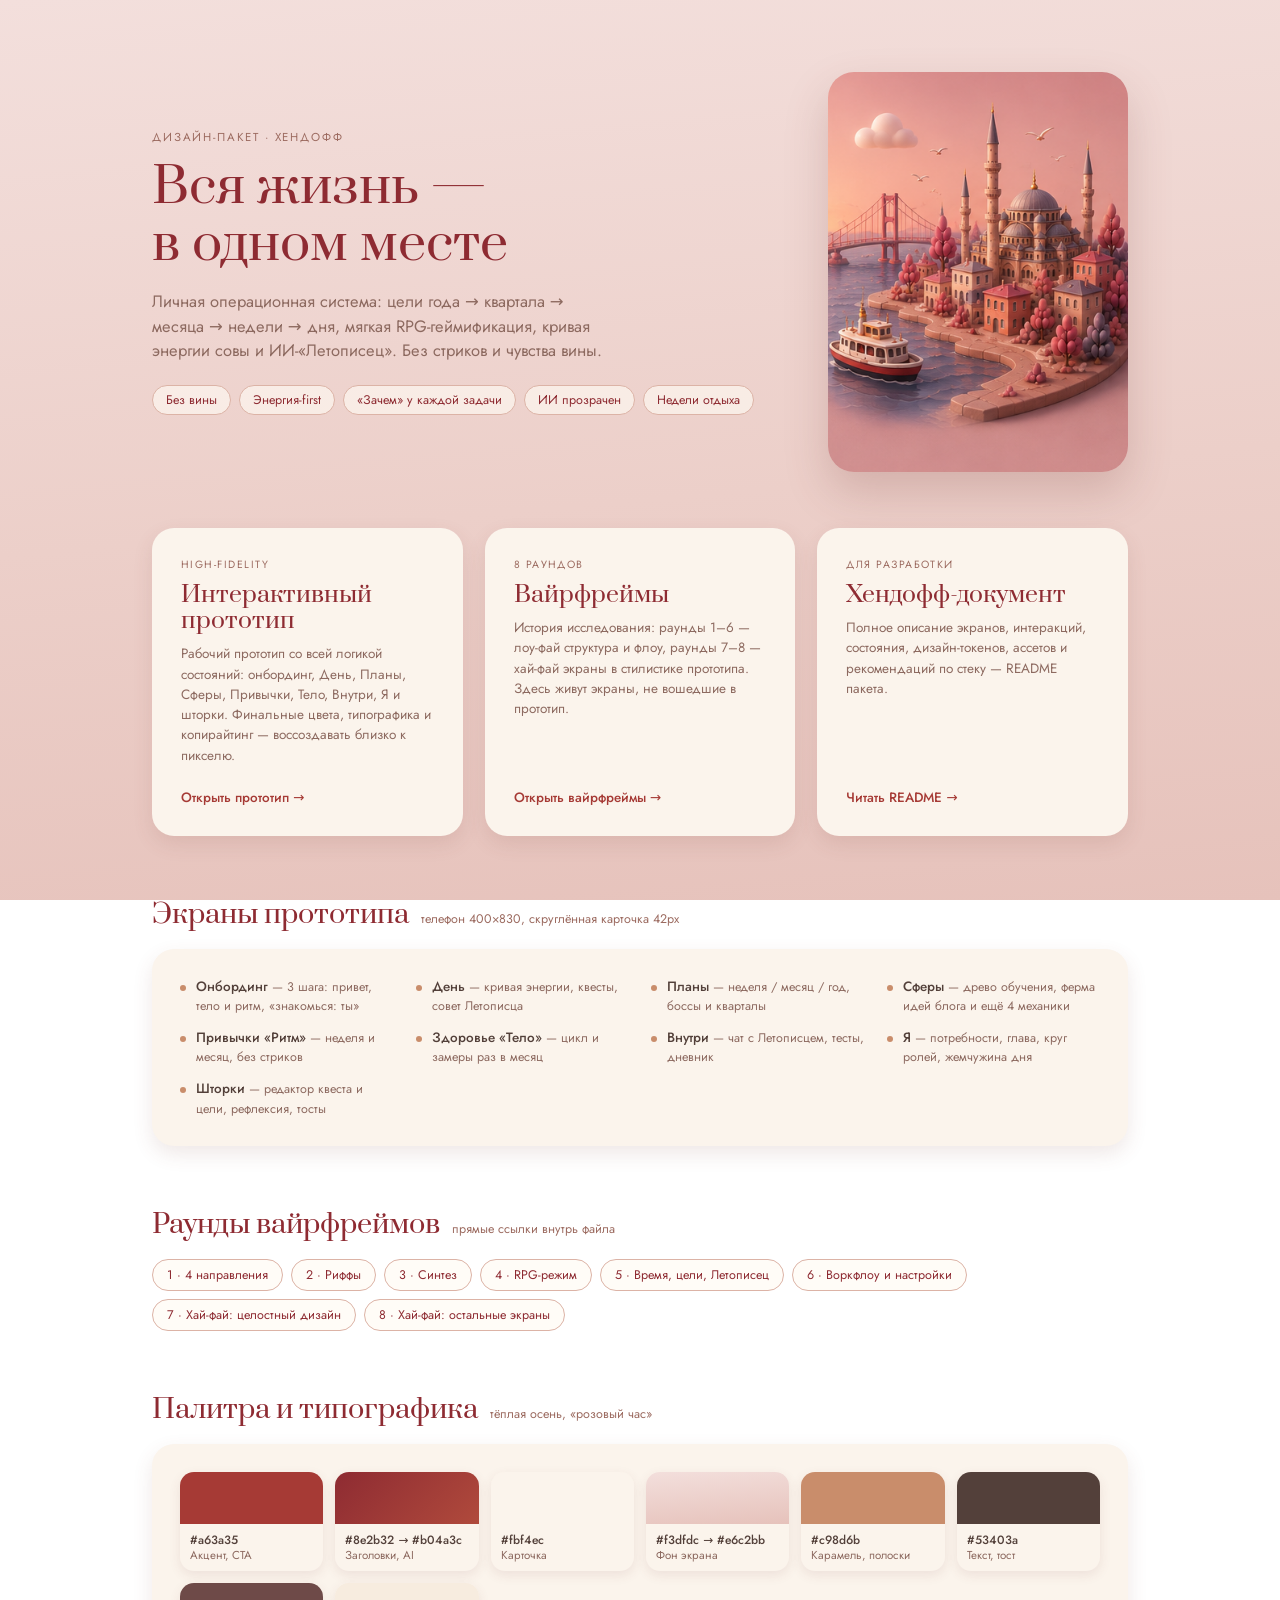
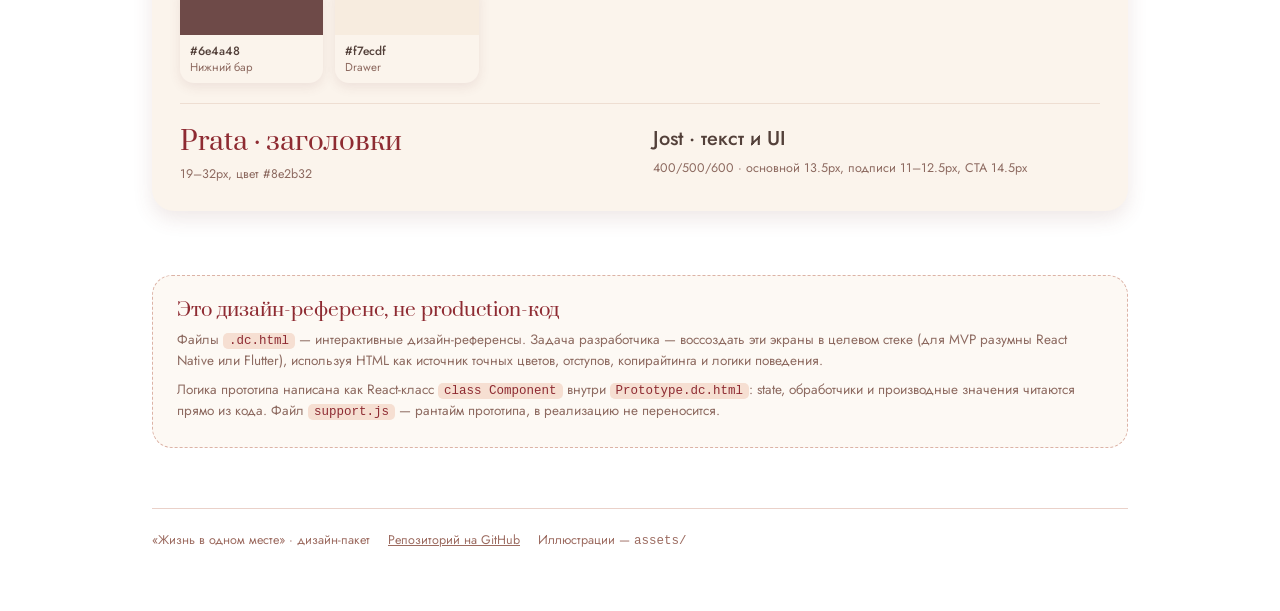
==== index.html @ 82c9098a "Собрать сайт дизайн-пакета для GitHub Pages Pages деплоился с main, но отдавал не то: в корне не был" ====
<!DOCTYPE html>
<html lang="ru">
<head>
<meta charset="utf-8">
<meta name="viewport" content="width=device-width, initial-scale=1">
<title>Жизнь в одном месте — дизайн-пакет</title>
<meta name="description" content="Личная операционная система: интерактивный прототип, вайрфреймы и хендофф для разработки.">
<link rel="icon" href="data:image/svg+xml,%3Csvg xmlns='http://www.w3.org/2000/svg' viewBox='0 0 32 32'%3E%3Crect width='32' height='32' rx='9' fill='%23a63a35'/%3E%3Ccircle cx='16' cy='16' r='6' fill='%23f3dfdc'/%3E%3C/svg%3E">
<link rel="preconnect" href="https://fonts.googleapis.com">
<link rel="preconnect" href="https://fonts.gstatic.com" crossorigin>
<link href="https://fonts.googleapis.com/css2?family=Prata&family=Jost:wght@400;500;600&display=swap" rel="stylesheet">
<style>
:root{
  --bg-1:#f3dfdc; --bg-2:#eccfc9; --bg-3:#e6c2bb;
  --card:#fbf4ec; --accent:#a63a35; --deep:#8e2b32; --warm:#b04a3c;
  --ink:#53403a; --ink-2:#8d6a60; --ink-3:#9c6b60;
  --line:#dcb3a6; --track:#eeded2; --caramel:#c98d6b;
  --shadow:0 8px 20px rgba(122,62,58,.12);
  --shadow-lg:0 20px 44px rgba(122,62,58,.22);
}
*{box-sizing:border-box}
body{
  margin:0; font-family:Jost,system-ui,sans-serif; color:var(--ink);
  background:linear-gradient(175deg,var(--bg-1) 0%,var(--bg-2) 55%,var(--bg-3) 100%);
  background-attachment:fixed; min-height:100vh;
  -webkit-font-smoothing:antialiased;
}
.wrap{max-width:1040px; margin:0 auto; padding:clamp(28px,6vw,72px) clamp(18px,4vw,32px) 64px}
h1,h2,h3{font-family:Prata,Georgia,serif; color:var(--deep); font-weight:400; line-height:1.14; margin:0}
a{color:var(--deep)}

/* ── hero ───────────────────────────────────────────── */
.hero{display:grid; grid-template-columns:1fr minmax(0,300px); gap:clamp(20px,4vw,44px); align-items:center; margin-bottom:clamp(32px,5vw,56px)}
.eyebrow{font-size:11.5px; letter-spacing:.16em; text-transform:uppercase; color:var(--ink-3); margin:0 0 14px}
h1{font-size:clamp(30px,5.4vw,50px)}
.lede{font-size:clamp(14px,1.6vw,16.5px); color:var(--ink-2); line-height:1.5; max-width:46ch; margin:16px 0 0}
.hero figure{margin:0; border-radius:26px; overflow:hidden; box-shadow:var(--shadow-lg)}
.hero img{display:block; width:100%; height:100%; aspect-ratio:3/4; object-fit:cover}

/* ── principles ─────────────────────────────────────── */
.tags{display:flex; flex-wrap:wrap; gap:8px; margin:22px 0 0; padding:0; list-style:none}
.tags li{font-size:12.5px; color:var(--deep); border:1px solid var(--line); border-radius:99px; padding:5px 13px; background:rgba(255,250,243,.65)}

/* ── main cards ─────────────────────────────────────── */
.grid{display:grid; grid-template-columns:repeat(auto-fit,minmax(280px,1fr)); gap:clamp(14px,2.4vw,22px)}
.card{
  background:var(--card); border-radius:22px; padding:clamp(20px,2.8vw,28px);
  box-shadow:var(--shadow); display:flex; flex-direction:column; gap:10px;
  text-decoration:none; color:inherit; border:1.5px solid transparent;
  transition:transform .16s ease, box-shadow .16s ease, border-color .16s ease;
}
a.card:hover{transform:translateY(-2px); box-shadow:var(--shadow-lg); border-color:var(--line)}
a.card:active{transform:scale(.99)}
.card .kicker{font-size:10.5px; letter-spacing:.14em; text-transform:uppercase; color:var(--ink-3)}
.card h2{font-size:clamp(19px,2.4vw,23px)}
.card p{margin:0; font-size:13.5px; line-height:1.5; color:var(--ink-2)}
.card .go{margin-top:auto; padding-top:12px; font-size:13.5px; color:var(--accent); font-weight:500}

/* ── sections ───────────────────────────────────────── */
section{margin-top:clamp(38px,6vw,64px)}
.sec-head{display:flex; align-items:baseline; gap:12px; flex-wrap:wrap; margin-bottom:18px}
.sec-head h2{font-size:clamp(21px,2.8vw,27px)}
.sec-head span{font-size:12.5px; color:var(--ink-3)}

.panel{background:var(--card); border-radius:22px; padding:clamp(20px,2.8vw,28px); box-shadow:var(--shadow)}
.screens{list-style:none; margin:0; padding:0; display:grid; grid-template-columns:repeat(auto-fill,minmax(210px,1fr)); gap:12px 22px}
.screens li{font-size:13.5px; line-height:1.45; padding-left:16px; position:relative; color:var(--ink)}
.screens li::before{content:''; position:absolute; left:0; top:8px; width:6px; height:6px; border-radius:99px; background:var(--caramel)}
.screens b{font-weight:500}
.screens em{font-style:normal; color:var(--ink-2); font-size:12.5px}

.rounds{display:flex; flex-wrap:wrap; gap:8px; margin:0; padding:0; list-style:none}
.rounds a{font-size:12.5px; color:var(--deep); text-decoration:none; border:1px solid var(--line); border-radius:99px; padding:6px 14px; background:rgba(255,250,243,.65); display:inline-block; transition:all .15s}
.rounds a:hover{border-color:var(--accent); background:#f6dfd2}

/* ── tokens ─────────────────────────────────────────── */
.swatches{display:grid; grid-template-columns:repeat(auto-fill,minmax(128px,1fr)); gap:12px; margin:0; padding:0; list-style:none}
.sw{border-radius:14px; overflow:hidden; box-shadow:0 4px 12px rgba(122,62,58,.1); background:var(--card)}
.sw i{display:block; height:52px}
.sw span{display:block; padding:8px 10px; font-size:11.5px; line-height:1.35; color:var(--ink-2)}
.sw span b{display:block; color:var(--ink); font-weight:500; font-size:12px}
.type-row{display:flex; flex-wrap:wrap; gap:26px; margin-top:20px; padding-top:20px; border-top:1px solid var(--track)}
.type-row div{flex:1 1 200px}
.type-row p{margin:6px 0 0; font-size:12.5px; color:var(--ink-2)}
.type-prata{font-family:Prata,serif; font-size:26px; color:var(--deep)}
.type-jost{font-size:20px; font-weight:500}

/* ── note + footer ──────────────────────────────────── */
.note{border:1.5px dashed var(--line); border-radius:20px; padding:clamp(18px,2.6vw,24px); background:rgba(251,244,236,.55)}
.note h2{font-size:19px; margin-bottom:8px}
.note p{margin:0 0 8px; font-size:13.5px; line-height:1.55; color:var(--ink-2)}
.note p:last-child{margin-bottom:0}
.note code{font-family:ui-monospace,Menlo,monospace; font-size:12.5px; background:#f6dfd2; border-radius:5px; padding:1px 6px; color:var(--deep)}
footer{margin-top:clamp(38px,6vw,60px); padding-top:22px; border-top:1px solid rgba(220,179,166,.6); font-size:12.5px; color:var(--ink-3); display:flex; flex-wrap:wrap; gap:6px 18px}
footer a{color:var(--ink-3)}

@media (max-width:720px){
  .hero{grid-template-columns:1fr}
  .hero figure{max-width:260px}
}
</style>
</head>
<body>
<div class="wrap">

  <header class="hero">
    <div>
      <p class="eyebrow">Дизайн-пакет · хендофф</p>
      <h1>Вся жизнь —<br>в одном месте</h1>
      <p class="lede">Личная операционная система: цели года → квартала → месяца → недели → дня, мягкая RPG-геймификация, кривая энергии совы и ИИ-«Летописец». Без стриков и чувства вины.</p>
      <ul class="tags">
        <li>Без вины</li>
        <li>Энергия-first</li>
        <li>«Зачем» у каждой задачи</li>
        <li>ИИ прозрачен</li>
        <li>Недели отдыха</li>
      </ul>
    </div>
    <figure><img src="assets/illustration_01.png" alt="3D-иллюстрация в тёплой осенней палитре"></figure>
  </header>

  <div class="grid">
    <a class="card" href="Prototype.dc.html">
      <span class="kicker">High-fidelity</span>
      <h2>Интерактивный прототип</h2>
      <p>Рабочий прототип со всей логикой состояний: онбординг, День, Планы, Сферы, Привычки, Тело, Внутри, Я и шторки. Финальные цвета, типографика и копирайтинг — воссоздавать близко к пикселю.</p>
      <span class="go">Открыть прототип →</span>
    </a>
    <a class="card" href="Wireframes.dc.html">
      <span class="kicker">8 раундов</span>
      <h2>Вайрфреймы</h2>
      <p>История исследования: раунды 1–6 — лоу-фай структура и флоу, раунды 7–8 — хай-фай экраны в стилистике прототипа. Здесь живут экраны, не вошедшие в прототип.</p>
      <span class="go">Открыть вайрфреймы →</span>
    </a>
    <a class="card" href="https://github.com/LiraV/Life-os/blob/main/README.md">
      <span class="kicker">Для разработки</span>
      <h2>Хендофф-документ</h2>
      <p>Полное описание экранов, интеракций, состояния, дизайн-токенов, ассетов и рекомендаций по стеку — README пакета.</p>
      <span class="go">Читать README →</span>
    </a>
  </div>

  <section>
    <div class="sec-head">
      <h2>Экраны прототипа</h2>
      <span>телефон 400×830, скруглённая карточка 42px</span>
    </div>
    <div class="panel">
      <ul class="screens">
        <li><b>Онбординг</b> <em>— 3 шага: привет, тело и ритм, «знакомься: ты»</em></li>
        <li><b>День</b> <em>— кривая энергии, квесты, совет Летописца</em></li>
        <li><b>Планы</b> <em>— неделя / месяц / год, боссы и кварталы</em></li>
        <li><b>Сферы</b> <em>— древо обучения, ферма идей блога и ещё 4 механики</em></li>
        <li><b>Привычки «Ритм»</b> <em>— неделя и месяц, без стриков</em></li>
        <li><b>Здоровье «Тело»</b> <em>— цикл и замеры раз в месяц</em></li>
        <li><b>Внутри</b> <em>— чат с Летописцем, тесты, дневник</em></li>
        <li><b>Я</b> <em>— потребности, глава, круг ролей, жемчужина дня</em></li>
        <li><b>Шторки</b> <em>— редактор квеста и цели, рефлексия, тосты</em></li>
      </ul>
    </div>
  </section>

  <section>
    <div class="sec-head">
      <h2>Раунды вайрфреймов</h2>
      <span>прямые ссылки внутрь файла</span>
    </div>
    <ul class="rounds">
      <li><a href="Wireframes.dc.html#t1">1 · 4 направления</a></li>
      <li><a href="Wireframes.dc.html#t2">2 · Риффы</a></li>
      <li><a href="Wireframes.dc.html#t3">3 · Синтез</a></li>
      <li><a href="Wireframes.dc.html#t4">4 · RPG-режим</a></li>
      <li><a href="Wireframes.dc.html#t5">5 · Время, цели, Летописец</a></li>
      <li><a href="Wireframes.dc.html#t6">6 · Воркфлоу и настройки</a></li>
      <li><a href="Wireframes.dc.html#t7">7 · Хай-фай: целостный дизайн</a></li>
      <li><a href="Wireframes.dc.html#t8">8 · Хай-фай: остальные экраны</a></li>
    </ul>
  </section>

  <section>
    <div class="sec-head">
      <h2>Палитра и типографика</h2>
      <span>тёплая осень, «розовый час»</span>
    </div>
    <div class="panel">
      <ul class="swatches">
        <li class="sw"><i style="background:#a63a35"></i><span><b>#a63a35</b>Акцент, CTA</span></li>
        <li class="sw"><i style="background:linear-gradient(135deg,#8e2b32,#b04a3c)"></i><span><b>#8e2b32 → #b04a3c</b>Заголовки, AI</span></li>
        <li class="sw"><i style="background:#fbf4ec"></i><span><b>#fbf4ec</b>Карточка</span></li>
        <li class="sw"><i style="background:linear-gradient(175deg,#f3dfdc,#e6c2bb)"></i><span><b>#f3dfdc → #e6c2bb</b>Фон экрана</span></li>
        <li class="sw"><i style="background:#c98d6b"></i><span><b>#c98d6b</b>Карамель, полоски</span></li>
        <li class="sw"><i style="background:#53403a"></i><span><b>#53403a</b>Текст, тост</span></li>
        <li class="sw"><i style="background:#6e4a48"></i><span><b>#6e4a48</b>Нижний бар</span></li>
        <li class="sw"><i style="background:#f7ecdf"></i><span><b>#f7ecdf</b>Drawer</span></li>
      </ul>
      <div class="type-row">
        <div>
          <div class="type-prata">Prata · заголовки</div>
          <p>19–32px, цвет #8e2b32</p>
        </div>
        <div>
          <div class="type-jost">Jost · текст и UI</div>
          <p>400/500/600 · основной 13.5px, подписи 11–12.5px, CTA 14.5px</p>
        </div>
      </div>
    </div>
  </section>

  <section>
    <div class="note">
      <h2>Это дизайн-референс, не production-код</h2>
      <p>Файлы <code>.dc.html</code> — интерактивные дизайн-референсы. Задача разработчика — воссоздать эти экраны в целевом стеке (для MVP разумны React Native или Flutter), используя HTML как источник точных цветов, отступов, копирайтинга и логики поведения.</p>
      <p>Логика прототипа написана как React-класс <code>class Component</code> внутри <code>Prototype.dc.html</code>: state, обработчики и производные значения читаются прямо из кода. Файл <code>support.js</code> — рантайм прототипа, в реализацию не переносится.</p>
    </div>
  </section>

  <footer>
    <span>«Жизнь в одном месте» · дизайн-пакет</span>
    <a href="https://github.com/LiraV/Life-os">Репозиторий на GitHub</a>
    <span>Иллюстрации — <code style="font-family:ui-monospace,monospace">assets/</code></span>
  </footer>

</div>
</body>
</html>
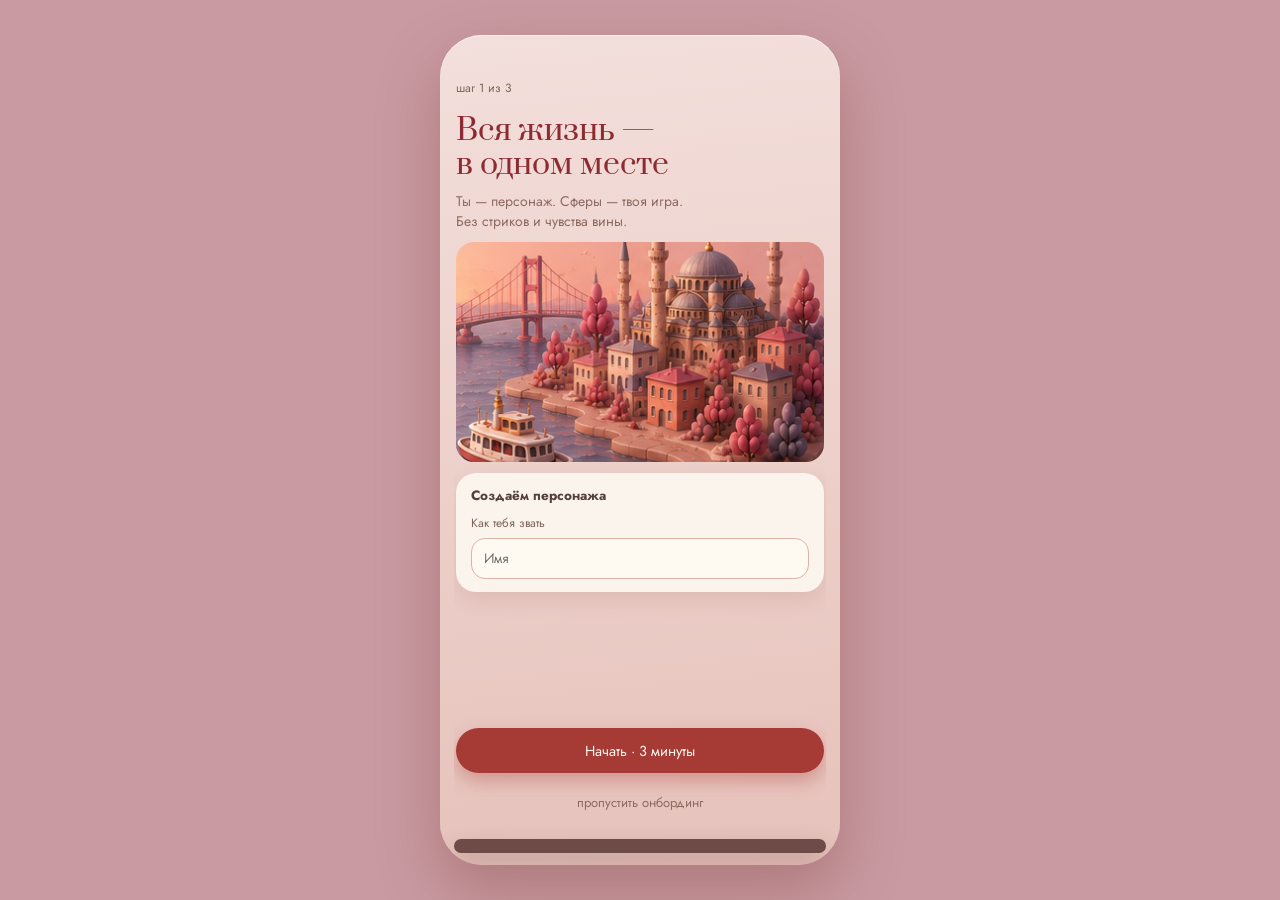
==== commit de0a4ba4: "Собрать рабочее приложение вместо дизайн-прототипа В корне сайта был только показ дизайн-пакета. Теп" ====
--- a/index.html
+++ b/index.html
@@ -2,224 +2,28 @@
 <html lang="ru">
 <head>
 <meta charset="utf-8">
-<meta name="viewport" content="width=device-width, initial-scale=1">
-<title>Жизнь в одном месте — дизайн-пакет</title>
-<meta name="description" content="Личная операционная система: интерактивный прототип, вайрфреймы и хендофф для разработки.">
-<link rel="icon" href="data:image/svg+xml,%3Csvg xmlns='http://www.w3.org/2000/svg' viewBox='0 0 32 32'%3E%3Crect width='32' height='32' rx='9' fill='%23a63a35'/%3E%3Ccircle cx='16' cy='16' r='6' fill='%23f3dfdc'/%3E%3C/svg%3E">
+<meta name="viewport" content="width=device-width, initial-scale=1, viewport-fit=cover">
+<title>Жизнь в одном месте</title>
+<meta name="description" content="Личная операционная система: цели, энергия, привычки и сферы жизни в одном месте.">
+<meta name="theme-color" content="#f3dfdc">
+<link rel="manifest" href="manifest.webmanifest">
+<link rel="icon" href="icons/icon-192.png">
+<link rel="apple-touch-icon" href="icons/apple-touch-icon.png">
+<meta name="apple-mobile-web-app-capable" content="yes">
+<meta name="apple-mobile-web-app-status-bar-style" content="default">
+<meta name="apple-mobile-web-app-title" content="Жизнь">
 <link rel="preconnect" href="https://fonts.googleapis.com">
 <link rel="preconnect" href="https://fonts.gstatic.com" crossorigin>
 <link href="https://fonts.googleapis.com/css2?family=Prata&family=Jost:wght@400;500;600&display=swap" rel="stylesheet">
-<style>
-:root{
-  --bg-1:#f3dfdc; --bg-2:#eccfc9; --bg-3:#e6c2bb;
-  --card:#fbf4ec; --accent:#a63a35; --deep:#8e2b32; --warm:#b04a3c;
-  --ink:#53403a; --ink-2:#8d6a60; --ink-3:#9c6b60;
-  --line:#dcb3a6; --track:#eeded2; --caramel:#c98d6b;
-  --shadow:0 8px 20px rgba(122,62,58,.12);
-  --shadow-lg:0 20px 44px rgba(122,62,58,.22);
-}
-*{box-sizing:border-box}
-body{
-  margin:0; font-family:Jost,system-ui,sans-serif; color:var(--ink);
-  background:linear-gradient(175deg,var(--bg-1) 0%,var(--bg-2) 55%,var(--bg-3) 100%);
-  background-attachment:fixed; min-height:100vh;
-  -webkit-font-smoothing:antialiased;
-}
-.wrap{max-width:1040px; margin:0 auto; padding:clamp(28px,6vw,72px) clamp(18px,4vw,32px) 64px}
-h1,h2,h3{font-family:Prata,Georgia,serif; color:var(--deep); font-weight:400; line-height:1.14; margin:0}
-a{color:var(--deep)}
-
-/* ── hero ───────────────────────────────────────────── */
-.hero{display:grid; grid-template-columns:1fr minmax(0,300px); gap:clamp(20px,4vw,44px); align-items:center; margin-bottom:clamp(32px,5vw,56px)}
-.eyebrow{font-size:11.5px; letter-spacing:.16em; text-transform:uppercase; color:var(--ink-3); margin:0 0 14px}
-h1{font-size:clamp(30px,5.4vw,50px)}
-.lede{font-size:clamp(14px,1.6vw,16.5px); color:var(--ink-2); line-height:1.5; max-width:46ch; margin:16px 0 0}
-.hero figure{margin:0; border-radius:26px; overflow:hidden; box-shadow:var(--shadow-lg)}
-.hero img{display:block; width:100%; height:100%; aspect-ratio:3/4; object-fit:cover}
-
-/* ── principles ─────────────────────────────────────── */
-.tags{display:flex; flex-wrap:wrap; gap:8px; margin:22px 0 0; padding:0; list-style:none}
-.tags li{font-size:12.5px; color:var(--deep); border:1px solid var(--line); border-radius:99px; padding:5px 13px; background:rgba(255,250,243,.65)}
-
-/* ── main cards ─────────────────────────────────────── */
-.grid{display:grid; grid-template-columns:repeat(auto-fit,minmax(280px,1fr)); gap:clamp(14px,2.4vw,22px)}
-.card{
-  background:var(--card); border-radius:22px; padding:clamp(20px,2.8vw,28px);
-  box-shadow:var(--shadow); display:flex; flex-direction:column; gap:10px;
-  text-decoration:none; color:inherit; border:1.5px solid transparent;
-  transition:transform .16s ease, box-shadow .16s ease, border-color .16s ease;
-}
-a.card:hover{transform:translateY(-2px); box-shadow:var(--shadow-lg); border-color:var(--line)}
-a.card:active{transform:scale(.99)}
-.card .kicker{font-size:10.5px; letter-spacing:.14em; text-transform:uppercase; color:var(--ink-3)}
-.card h2{font-size:clamp(19px,2.4vw,23px)}
-.card p{margin:0; font-size:13.5px; line-height:1.5; color:var(--ink-2)}
-.card .go{margin-top:auto; padding-top:12px; font-size:13.5px; color:var(--accent); font-weight:500}
-
-/* ── sections ───────────────────────────────────────── */
-section{margin-top:clamp(38px,6vw,64px)}
-.sec-head{display:flex; align-items:baseline; gap:12px; flex-wrap:wrap; margin-bottom:18px}
-.sec-head h2{font-size:clamp(21px,2.8vw,27px)}
-.sec-head span{font-size:12.5px; color:var(--ink-3)}
-
-.panel{background:var(--card); border-radius:22px; padding:clamp(20px,2.8vw,28px); box-shadow:var(--shadow)}
-.screens{list-style:none; margin:0; padding:0; display:grid; grid-template-columns:repeat(auto-fill,minmax(210px,1fr)); gap:12px 22px}
-.screens li{font-size:13.5px; line-height:1.45; padding-left:16px; position:relative; color:var(--ink)}
-.screens li::before{content:''; position:absolute; left:0; top:8px; width:6px; height:6px; border-radius:99px; background:var(--caramel)}
-.screens b{font-weight:500}
-.screens em{font-style:normal; color:var(--ink-2); font-size:12.5px}
-
-.rounds{display:flex; flex-wrap:wrap; gap:8px; margin:0; padding:0; list-style:none}
-.rounds a{font-size:12.5px; color:var(--deep); text-decoration:none; border:1px solid var(--line); border-radius:99px; padding:6px 14px; background:rgba(255,250,243,.65); display:inline-block; transition:all .15s}
-.rounds a:hover{border-color:var(--accent); background:#f6dfd2}
-
-/* ── tokens ─────────────────────────────────────────── */
-.swatches{display:grid; grid-template-columns:repeat(auto-fill,minmax(128px,1fr)); gap:12px; margin:0; padding:0; list-style:none}
-.sw{border-radius:14px; overflow:hidden; box-shadow:0 4px 12px rgba(122,62,58,.1); background:var(--card)}
-.sw i{display:block; height:52px}
-.sw span{display:block; padding:8px 10px; font-size:11.5px; line-height:1.35; color:var(--ink-2)}
-.sw span b{display:block; color:var(--ink); font-weight:500; font-size:12px}
-.type-row{display:flex; flex-wrap:wrap; gap:26px; margin-top:20px; padding-top:20px; border-top:1px solid var(--track)}
-.type-row div{flex:1 1 200px}
-.type-row p{margin:6px 0 0; font-size:12.5px; color:var(--ink-2)}
-.type-prata{font-family:Prata,serif; font-size:26px; color:var(--deep)}
-.type-jost{font-size:20px; font-weight:500}
-
-/* ── note + footer ──────────────────────────────────── */
-.note{border:1.5px dashed var(--line); border-radius:20px; padding:clamp(18px,2.6vw,24px); background:rgba(251,244,236,.55)}
-.note h2{font-size:19px; margin-bottom:8px}
-.note p{margin:0 0 8px; font-size:13.5px; line-height:1.55; color:var(--ink-2)}
-.note p:last-child{margin-bottom:0}
-.note code{font-family:ui-monospace,Menlo,monospace; font-size:12.5px; background:#f6dfd2; border-radius:5px; padding:1px 6px; color:var(--deep)}
-footer{margin-top:clamp(38px,6vw,60px); padding-top:22px; border-top:1px solid rgba(220,179,166,.6); font-size:12.5px; color:var(--ink-3); display:flex; flex-wrap:wrap; gap:6px 18px}
-footer a{color:var(--ink-3)}
-
-@media (max-width:720px){
-  .hero{grid-template-columns:1fr}
-  .hero figure{max-width:260px}
-}
-</style>
+<link rel="stylesheet" href="app/css/app.css">
 </head>
 <body>
-<div class="wrap">
-
-  <header class="hero">
-    <div>
-      <p class="eyebrow">Дизайн-пакет · хендофф</p>
-      <h1>Вся жизнь —<br>в одном месте</h1>
-      <p class="lede">Личная операционная система: цели года → квартала → месяца → недели → дня, мягкая RPG-геймификация, кривая энергии совы и ИИ-«Летописец». Без стриков и чувства вины.</p>
-      <ul class="tags">
-        <li>Без вины</li>
-        <li>Энергия-first</li>
-        <li>«Зачем» у каждой задачи</li>
-        <li>ИИ прозрачен</li>
-        <li>Недели отдыха</li>
-      </ul>
-    </div>
-    <figure><img src="assets/illustration_01.png" alt="3D-иллюстрация в тёплой осенней палитре"></figure>
-  </header>
-
-  <div class="grid">
-    <a class="card" href="Prototype.dc.html">
-      <span class="kicker">High-fidelity</span>
-      <h2>Интерактивный прототип</h2>
-      <p>Рабочий прототип со всей логикой состояний: онбординг, День, Планы, Сферы, Привычки, Тело, Внутри, Я и шторки. Финальные цвета, типографика и копирайтинг — воссоздавать близко к пикселю.</p>
-      <span class="go">Открыть прототип →</span>
-    </a>
-    <a class="card" href="Wireframes.dc.html">
-      <span class="kicker">8 раундов</span>
-      <h2>Вайрфреймы</h2>
-      <p>История исследования: раунды 1–6 — лоу-фай структура и флоу, раунды 7–8 — хай-фай экраны в стилистике прототипа. Здесь живут экраны, не вошедшие в прототип.</p>
-      <span class="go">Открыть вайрфреймы →</span>
-    </a>
-    <a class="card" href="https://github.com/LiraV/Life-os/blob/main/README.md">
-      <span class="kicker">Для разработки</span>
-      <h2>Хендофф-документ</h2>
-      <p>Полное описание экранов, интеракций, состояния, дизайн-токенов, ассетов и рекомендаций по стеку — README пакета.</p>
-      <span class="go">Читать README →</span>
-    </a>
-  </div>
-
-  <section>
-    <div class="sec-head">
-      <h2>Экраны прототипа</h2>
-      <span>телефон 400×830, скруглённая карточка 42px</span>
-    </div>
-    <div class="panel">
-      <ul class="screens">
-        <li><b>Онбординг</b> <em>— 3 шага: привет, тело и ритм, «знакомься: ты»</em></li>
-        <li><b>День</b> <em>— кривая энергии, квесты, совет Летописца</em></li>
-        <li><b>Планы</b> <em>— неделя / месяц / год, боссы и кварталы</em></li>
-        <li><b>Сферы</b> <em>— древо обучения, ферма идей блога и ещё 4 механики</em></li>
-        <li><b>Привычки «Ритм»</b> <em>— неделя и месяц, без стриков</em></li>
-        <li><b>Здоровье «Тело»</b> <em>— цикл и замеры раз в месяц</em></li>
-        <li><b>Внутри</b> <em>— чат с Летописцем, тесты, дневник</em></li>
-        <li><b>Я</b> <em>— потребности, глава, круг ролей, жемчужина дня</em></li>
-        <li><b>Шторки</b> <em>— редактор квеста и цели, рефлексия, тосты</em></li>
-      </ul>
-    </div>
-  </section>
-
-  <section>
-    <div class="sec-head">
-      <h2>Раунды вайрфреймов</h2>
-      <span>прямые ссылки внутрь файла</span>
-    </div>
-    <ul class="rounds">
-      <li><a href="Wireframes.dc.html#t1">1 · 4 направления</a></li>
-      <li><a href="Wireframes.dc.html#t2">2 · Риффы</a></li>
-      <li><a href="Wireframes.dc.html#t3">3 · Синтез</a></li>
-      <li><a href="Wireframes.dc.html#t4">4 · RPG-режим</a></li>
-      <li><a href="Wireframes.dc.html#t5">5 · Время, цели, Летописец</a></li>
-      <li><a href="Wireframes.dc.html#t6">6 · Воркфлоу и настройки</a></li>
-      <li><a href="Wireframes.dc.html#t7">7 · Хай-фай: целостный дизайн</a></li>
-      <li><a href="Wireframes.dc.html#t8">8 · Хай-фай: остальные экраны</a></li>
-    </ul>
-  </section>
-
-  <section>
-    <div class="sec-head">
-      <h2>Палитра и типографика</h2>
-      <span>тёплая осень, «розовый час»</span>
-    </div>
-    <div class="panel">
-      <ul class="swatches">
-        <li class="sw"><i style="background:#a63a35"></i><span><b>#a63a35</b>Акцент, CTA</span></li>
-        <li class="sw"><i style="background:linear-gradient(135deg,#8e2b32,#b04a3c)"></i><span><b>#8e2b32 → #b04a3c</b>Заголовки, AI</span></li>
-        <li class="sw"><i style="background:#fbf4ec"></i><span><b>#fbf4ec</b>Карточка</span></li>
-        <li class="sw"><i style="background:linear-gradient(175deg,#f3dfdc,#e6c2bb)"></i><span><b>#f3dfdc → #e6c2bb</b>Фон экрана</span></li>
-        <li class="sw"><i style="background:#c98d6b"></i><span><b>#c98d6b</b>Карамель, полоски</span></li>
-        <li class="sw"><i style="background:#53403a"></i><span><b>#53403a</b>Текст, тост</span></li>
-        <li class="sw"><i style="background:#6e4a48"></i><span><b>#6e4a48</b>Нижний бар</span></li>
-        <li class="sw"><i style="background:#f7ecdf"></i><span><b>#f7ecdf</b>Drawer</span></li>
-      </ul>
-      <div class="type-row">
-        <div>
-          <div class="type-prata">Prata · заголовки</div>
-          <p>19–32px, цвет #8e2b32</p>
-        </div>
-        <div>
-          <div class="type-jost">Jost · текст и UI</div>
-          <p>400/500/600 · основной 13.5px, подписи 11–12.5px, CTA 14.5px</p>
-        </div>
-      </div>
-    </div>
-  </section>
-
-  <section>
-    <div class="note">
-      <h2>Это дизайн-референс, не production-код</h2>
-      <p>Файлы <code>.dc.html</code> — интерактивные дизайн-референсы. Задача разработчика — воссоздать эти экраны в целевом стеке (для MVP разумны React Native или Flutter), используя HTML как источник точных цветов, отступов, копирайтинга и логики поведения.</p>
-      <p>Логика прототипа написана как React-класс <code>class Component</code> внутри <code>Prototype.dc.html</code>: state, обработчики и производные значения читаются прямо из кода. Файл <code>support.js</code> — рантайм прототипа, в реализацию не переносится.</p>
-    </div>
-  </section>
-
-  <footer>
-    <span>«Жизнь в одном месте» · дизайн-пакет</span>
-    <a href="https://github.com/LiraV/Life-os">Репозиторий на GitHub</a>
-    <span>Иллюстрации — <code style="font-family:ui-monospace,monospace">assets/</code></span>
-  </footer>
-
+<div class="app" id="app">
+  <div class="statusbar" id="statusbar"></div>
+  <main class="scr" id="scr" tabindex="-1"></main>
+  <nav class="nav" id="nav" hidden></nav>
 </div>
+<noscript><p style="padding:24px;font-family:sans-serif">Для работы приложения нужен JavaScript.</p></noscript>
+<script type="module" src="app/js/main.js"></script>
 </body>
 </html>
--- a/app/css/app.css
+++ b/app/css/app.css
@@ -0,0 +1,199 @@
+/* «Жизнь в одном месте» — тёплая осенняя палитра из хендоффа.
+   На телефоне приложение занимает весь экран, на широком — карточка 400×830. */
+
+:root{
+  --bg1:#f3dfdc; --bg2:#eccfc9; --bg3:#e6c2bb; --around:#c99aa1;
+  --card:#fbf4ec; --card-mute:rgba(251,244,236,.55);
+  --accent:#a63a35; --deep:#8e2b32; --warm:#b04a3c; --on-accent:#fff6ee;
+  --ink:#53403a; --ink2:#8d6a60; --ink3:#7d635a; --ink4:#9c6b60;
+  --line:#dcb3a6; --track:#eeded2; --caramel:#c98d6b;
+  --tag-bg:#f6dfd2; --nav:#6e4a48; --nav-off:#d8b8ae; --drawer:#f7ecdf;
+  --shadow:0 8px 20px rgba(122,62,58,.12);
+  --r-card:20px; --r-phone:42px;
+}
+
+*{box-sizing:border-box}
+html,body{height:100%}
+body{
+  margin:0; font-family:Jost,system-ui,-apple-system,sans-serif; color:var(--ink);
+  background:var(--around); overscroll-behavior:none; -webkit-font-smoothing:antialiased;
+  display:flex; justify-content:center; align-items:flex-start;
+}
+button{font:inherit; color:inherit; border:0; background:none; cursor:pointer}
+input,textarea,select{font:inherit; color:inherit}
+h1,h2,h3{margin:0; font-weight:400}
+
+/* ── каркас ─────────────────────────────────────────────────── */
+.app{
+  position:relative; width:100%; max-width:440px; height:100dvh;
+  display:flex; flex-direction:column; gap:10px; padding:calc(10px + env(safe-area-inset-top)) 14px calc(10px + env(safe-area-inset-bottom));
+  background:linear-gradient(175deg,var(--bg1) 0%,var(--bg2) 55%,var(--bg3) 100%);
+  overflow:hidden;
+}
+@media (min-width:560px) and (min-height:880px){
+  body{align-items:center; padding:24px 0}
+  .app{height:830px; max-width:400px; border-radius:var(--r-phone); padding:16px 14px 12px;
+       box-shadow:0 26px 60px rgba(122,62,58,.35), inset 0 1px 0 rgba(255,255,255,.6)}
+}
+
+.statusbar{display:flex; justify-content:space-between; align-items:center; font-size:11px; color:var(--ink4); flex:none; min-height:16px}
+.statusbar b{font-weight:500; color:var(--deep)}
+
+.scr{flex:1; overflow-y:auto; overflow-x:hidden; display:flex; flex-direction:column; gap:11px; padding:2px 2px 8px;
+     scrollbar-width:none; -webkit-overflow-scrolling:touch}
+.scr::-webkit-scrollbar{display:none}
+
+/* ── типографика ────────────────────────────────────────────── */
+.title{font-family:Prata,Georgia,serif; color:var(--deep); line-height:1.12; font-size:23px}
+.title.big{font-size:30px}
+.sub{font-size:12.5px; color:var(--ink2); line-height:1.4}
+.ink{font-size:13.5px; color:var(--ink); line-height:1.45}
+.lab{font-size:12px; color:var(--ink3)}
+.caps{font-size:10.5px; letter-spacing:.4px; text-transform:uppercase; color:var(--ink4)}
+
+/* ── карточки ───────────────────────────────────────────────── */
+.card{background:var(--card); border-radius:var(--r-card); padding:13px 15px; box-shadow:var(--shadow);
+      display:flex; flex-direction:column; gap:8px; flex:none}
+.card.mute{background:var(--card-mute); box-shadow:none}
+.card.dash{background:transparent; border:1.5px dashed var(--line); box-shadow:none}
+.row{display:flex; align-items:center; gap:8px}
+.row.tight{gap:6px}
+.row.between{justify-content:space-between}
+.grow{flex:1; min-width:0}
+.ellip{overflow:hidden; text-overflow:ellipsis; white-space:nowrap}
+
+.tag{font-size:10.5px; color:var(--deep); background:var(--tag-bg); border-radius:99px; padding:2px 9px; white-space:nowrap; flex:none}
+.tag.boss{background:var(--accent); color:var(--on-accent)}
+
+.bar{flex:1; height:7px; border-radius:99px; background:var(--track); overflow:hidden}
+.bar i{display:block; height:100%; border-radius:99px; background:var(--caramel); transition:width .3s ease}
+.bar i.hot{background:var(--accent)}
+
+/* ── кнопки и пилюли ────────────────────────────────────────── */
+.btn{background:var(--accent); color:var(--on-accent); border-radius:99px; padding:12px 18px; font-size:14.5px;
+     text-align:center; box-shadow:0 8px 18px rgba(166,58,53,.35); transition:transform .15s; flex:none; width:100%}
+.btn:hover{transform:translateY(-1px)} .btn:active{transform:scale(.98)}
+.btn-ghost{font-size:13px; color:var(--ink2); padding:9px; text-align:center; width:100%}
+.btn-ghost.danger{color:var(--accent)}
+.pill{font-size:12.5px; color:var(--deep); border:1px solid var(--line); border-radius:99px; padding:5px 12px;
+      background:rgba(255,250,243,.65); transition:all .15s; flex:none}
+.pill:hover{border-color:var(--accent)}
+.pill.on{background:var(--accent); border-color:var(--accent); color:var(--on-accent)}
+.pills{display:flex; gap:7px; flex-wrap:wrap; flex:none}
+.add{border:1.5px dashed var(--line); border-radius:var(--r-card); padding:11px; font-size:13px; color:var(--ink2);
+     background:transparent; width:100%; text-align:center}
+.add:hover{border-color:var(--accent); color:var(--deep)}
+
+.stepper{display:flex; align-items:center; justify-content:space-between; gap:8px; flex:none}
+.arrow{width:30px; height:30px; border-radius:99px; font-size:16px; color:var(--deep); line-height:1;
+       display:flex; align-items:center; justify-content:center; flex:none}
+.arrow[disabled]{opacity:.28; pointer-events:none}
+.arrow:hover{background:rgba(255,250,243,.6)}
+
+/* ── квесты ─────────────────────────────────────────────────── */
+.quest{display:flex; align-items:flex-start; gap:10px; background:var(--card); border-radius:var(--r-card);
+       padding:11px 13px; box-shadow:var(--shadow); flex:none}
+.quest.done{opacity:.65}
+.quest.done .q-title{text-decoration:line-through}
+.check{width:22px; height:22px; border-radius:8px; border:1.5px solid var(--line); flex:none; margin-top:1px;
+       display:flex; align-items:center; justify-content:center; color:transparent; font-size:13px; transition:all .18s}
+.check.on{background:var(--accent); border-color:var(--accent); color:var(--on-accent)}
+.q-title{font-size:13.5px; color:var(--ink); line-height:1.35}
+.q-meta{display:flex; gap:6px; align-items:center; margin-top:3px; flex-wrap:wrap}
+.q-time{font-size:11.5px; color:var(--ink4)}
+.q-edit{font-size:11.5px; color:var(--ink2); flex:none; padding:4px}
+
+/* ── энергия ────────────────────────────────────────────────── */
+.curve{display:flex; align-items:flex-end; gap:5px; height:54px}
+.curve div{flex:1; border-radius:6px 6px 3px 3px; background:var(--track); position:relative}
+.curve div.hot{background:var(--accent)}
+.curve div.now{outline:2px solid var(--deep); outline-offset:1px}
+.curve-x{display:flex; gap:5px; font-size:9px; color:var(--ink4)}
+.curve-x span{flex:1; text-align:center}
+input[type=range]{width:100%; accent-color:var(--accent); height:24px; margin:0}
+.range-ends{display:flex; justify-content:space-between; font-size:11px; color:var(--ink4)}
+
+/* ── AI-пузырь ──────────────────────────────────────────────── */
+.ai{background:linear-gradient(135deg,var(--deep),var(--warm)); border-radius:20px 20px 20px 6px; padding:12px 15px;
+    color:#ffeee2; font-size:13.5px; line-height:1.45; box-shadow:0 10px 22px rgba(142,43,50,.3); flex:none}
+.me{background:var(--card); border-radius:20px 20px 6px 20px; padding:11px 15px; color:var(--ink); font-size:13.5px;
+    align-self:flex-end; max-width:82%; box-shadow:var(--shadow); flex:none}
+
+/* ── сетки ──────────────────────────────────────────────────── */
+.grid2{display:grid; grid-template-columns:1fr 1fr; gap:10px}
+.tile{background:var(--card); border-radius:var(--r-card); padding:9px; box-shadow:var(--shadow); text-align:left;
+      display:flex; flex-direction:column; gap:5px}
+.tile img{width:100%; height:70px; object-fit:cover; border-radius:14px; display:block}
+.tile-badge{position:relative; margin-top:-24px; margin-left:6px; align-self:flex-start; font-size:9.5px; color:#fff6ee;
+            background:rgba(110,60,55,.62); border-radius:99px; padding:2px 8px}
+.tile b{font-size:13px; font-weight:500}
+.tile span{font-size:11.5px; color:var(--ink2); line-height:1.3}
+
+/* ── привычки ───────────────────────────────────────────────── */
+.role{display:flex; flex-direction:column; align-items:flex-start; gap:4px; padding:8px 10px;
+      background:rgba(255,250,243,.6); border-radius:14px}
+
+.hab-grid{display:flex; gap:5px; justify-content:space-between}
+.hab-cell{width:28px; height:28px; border-radius:10px; background:var(--track); font-size:10px; color:var(--ink4);
+          display:flex; align-items:center; justify-content:center; flex:1; transition:all .15s}
+.hab-cell.on{background:var(--accent); color:var(--on-accent)}
+.hab-cell.today{outline:1.5px solid var(--accent); outline-offset:1px; color:var(--deep)}
+.hab-cell.on.today{color:var(--on-accent)}
+
+/* ── нижний бар и drawer ────────────────────────────────────── */
+.nav{flex:none; background:var(--nav); border-radius:99px; padding:7px 8px; display:flex; justify-content:space-between;
+     box-shadow:0 10px 22px rgba(90,45,42,.3)}
+.nav button{font-size:12px; color:var(--nav-off); padding:6px 11px; border-radius:99px; transition:all .15s; white-space:nowrap}
+.nav button.on{background:var(--deep); color:var(--on-accent)}
+
+.drawer-wrap{position:absolute; inset:0; background:rgba(90,45,42,.35); z-index:6; display:flex}
+.drawer{width:236px; max-width:78%; background:var(--drawer); border-radius:var(--r-phone) 28px 28px var(--r-phone);
+        padding:calc(20px + env(safe-area-inset-top)) 14px 14px; display:flex; flex-direction:column; gap:8px;
+        box-shadow:12px 0 40px rgba(90,45,42,.3); animation:din .22s ease-out}
+@keyframes din{from{transform:translateX(-100%)}to{transform:translateX(0)}}
+.drawer-head{display:flex; gap:10px; align-items:center; padding:0 6px 10px}
+.avatar{width:42px; height:42px; border-radius:99px; background:linear-gradient(160deg,var(--deep),var(--warm));
+        color:var(--on-accent); display:flex; align-items:center; justify-content:center; font-family:Prata,serif; font-size:18px; flex:none}
+.drawer button.item{text-align:left; font-size:13.5px; color:var(--ink); padding:10px 12px; border-radius:14px; border:1.5px solid transparent}
+.drawer button.item.on{border-color:var(--line); background:rgba(255,250,243,.6)}
+
+/* ── шторки, тосты ──────────────────────────────────────────── */
+.overlay{position:absolute; inset:0; background:rgba(90,45,42,.35); z-index:8; display:flex; flex-direction:column;
+         justify-content:flex-end; padding:12px}
+.sheet{background:var(--card); border-radius:26px; padding:14px 16px calc(14px + env(safe-area-inset-bottom));
+       display:flex; flex-direction:column; gap:10px; max-height:88%; overflow-y:auto; box-shadow:0 -10px 40px rgba(90,45,42,.3);
+       animation:sin .22s ease-out}
+@keyframes sin{from{transform:translateY(14px); opacity:.4}to{transform:translateY(0); opacity:1}}
+.grab{width:38px; height:4px; border-radius:99px; background:var(--track); align-self:center; flex:none}
+.sheet-title{font-family:Prata,serif; font-size:18px; color:var(--deep)}
+.sheet-sub{font-size:12.5px; color:var(--ink2); margin-top:-4px}
+.sheet-body{display:flex; flex-direction:column; gap:11px}
+.sheet-actions{display:flex; flex-direction:column; gap:2px; padding-top:2px}
+
+.fld{display:flex; flex-direction:column; gap:6px}
+.fld>span{font-size:12px; color:var(--ink3); display:flex; justify-content:space-between; align-items:baseline}
+.fld>span b{color:var(--deep); font-weight:500}
+.fld>span i{font-style:normal; color:var(--ink4)}
+.fld input[type=text],.fld input[type=number],.fld input[type=date],.fld input[type=time],.fld textarea,.fld select{
+  background:rgba(255,250,243,.8); border:1px solid var(--line); border-radius:14px; padding:10px 12px; font-size:13.5px; width:100%}
+.fld textarea{resize:vertical; min-height:64px}
+.fld input:focus,.fld textarea:focus{outline:none; border-color:var(--accent)}
+.fld-note{margin:0; font-size:12px; color:var(--ink2); line-height:1.45}
+.opts{display:flex; gap:7px; flex-wrap:wrap}
+.opt{font-size:12.5px; color:var(--deep); border:1px solid var(--line); border-radius:99px; padding:6px 13px;
+     background:rgba(255,250,243,.65)}
+.opt.on{background:var(--accent); border-color:var(--accent); color:var(--on-accent)}
+
+.toast{position:absolute; left:50%; bottom:76px; transform:translateX(-50%); background:#53403a; color:#ffeee2;
+       font-size:13px; border-radius:99px; padding:9px 18px; box-shadow:0 10px 24px rgba(0,0,0,.3); z-index:9;
+       animation:tin .25s; max-width:88%; text-align:center}
+@keyframes tin{from{opacity:0; transform:translate(-50%,10px)}to{opacity:1; transform:translate(-50%,0)}}
+
+.empty{text-align:center; color:var(--ink2); font-size:13px; padding:18px 10px; line-height:1.5}
+.hero-img{width:100%; height:120px; object-fit:cover; border-radius:18px; display:block; flex:none}
+.list{display:flex; flex-direction:column; gap:8px}
+.chk-row{display:flex; align-items:flex-start; gap:9px; font-size:13.5px; line-height:1.35}
+.chk-row .check{width:20px; height:20px; border-radius:7px}
+.chk-row.done span{text-decoration:line-through; opacity:.6}
+
+@media (prefers-reduced-motion:reduce){*{animation:none !important; transition:none !important}}
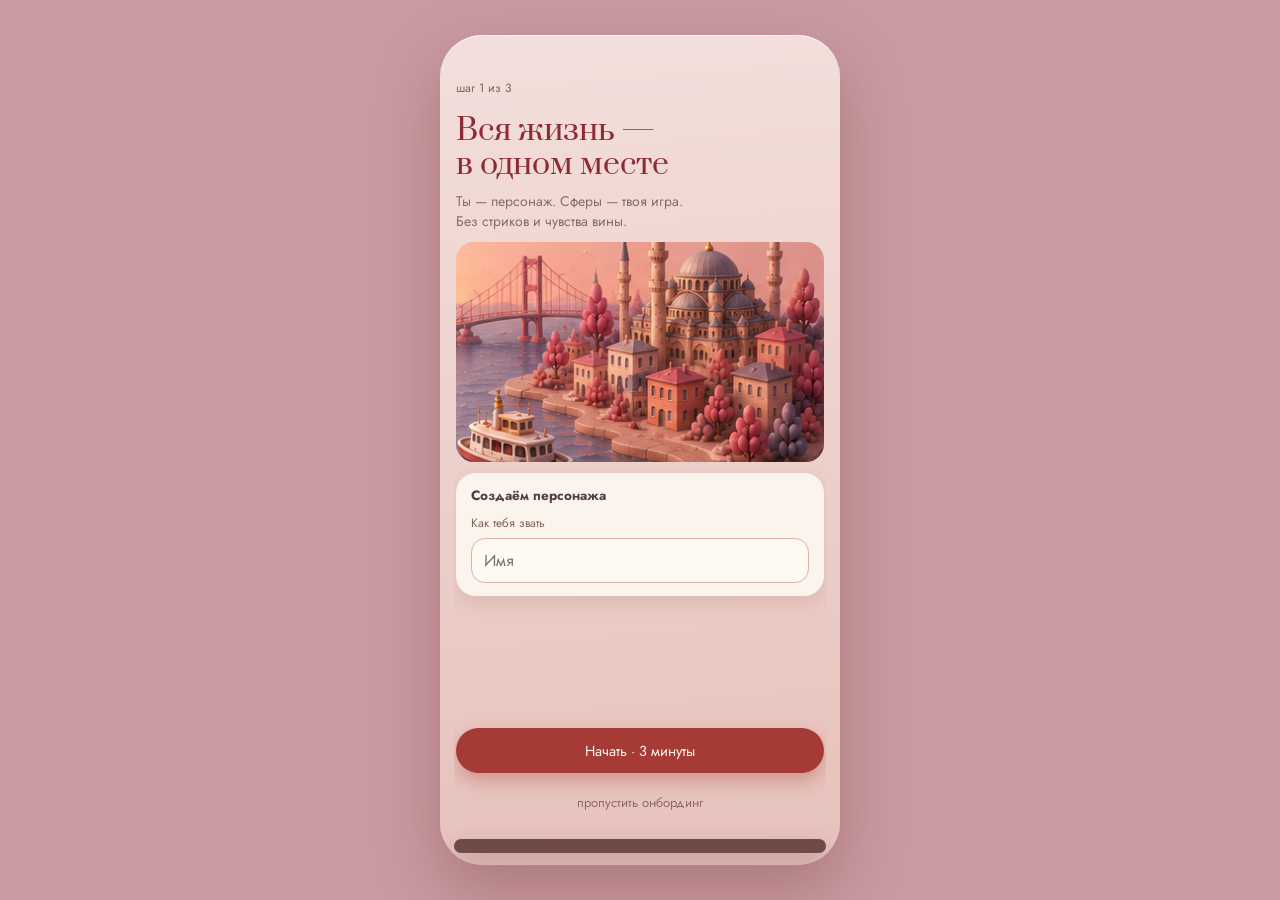
==== commit 70f8993d: "Убрать зум при вводе текста и добавить намерения периода Приложение приближалось при фокусе на поле:" ====
--- a/index.html
+++ b/index.html
@@ -2,7 +2,7 @@
 <html lang="ru">
 <head>
 <meta charset="utf-8">
-<meta name="viewport" content="width=device-width, initial-scale=1, viewport-fit=cover">
+<meta name="viewport" content="width=device-width, initial-scale=1, viewport-fit=cover, maximum-scale=1, user-scalable=no">
 <title>Жизнь в одном месте</title>
 <meta name="description" content="Личная операционная система: цели, энергия, привычки и сферы жизни в одном месте.">
 <meta name="theme-color" content="#f3dfdc">
--- a/app/css/app.css
+++ b/app/css/app.css
@@ -14,13 +14,18 @@
 
 *{box-sizing:border-box}
 html,body{height:100%}
+/* Safari не должен раздувать текст при повороте, а двойной тап — увеличивать. */
+html{-webkit-text-size-adjust:100%; text-size-adjust:100%}
+body{touch-action:manipulation}
 body{
   margin:0; font-family:Jost,system-ui,-apple-system,sans-serif; color:var(--ink);
   background:var(--around); overscroll-behavior:none; -webkit-font-smoothing:antialiased;
   display:flex; justify-content:center; align-items:flex-start;
 }
 button{font:inherit; color:inherit; border:0; background:none; cursor:pointer}
-input,textarea,select{font:inherit; color:inherit}
+/* Ровно 16px: на iOS поле с более мелким шрифтом заставляет систему
+   приближать экран при фокусе, и приложение «прыгает». */
+input,textarea,select{font-family:inherit; font-size:16px; color:inherit}
 h1,h2,h3{margin:0; font-weight:400}
 
 /* ── каркас ─────────────────────────────────────────────────── */
@@ -103,6 +108,25 @@
 .q-time{font-size:11.5px; color:var(--ink4)}
 .q-edit{font-size:11.5px; color:var(--ink2); flex:none; padding:4px}
 
+/* ── намерения ──────────────────────────────────────────────── */
+.int-block{display:flex; flex-direction:column; gap:6px; padding-top:9px; margin-top:2px;
+  border-top:1px solid var(--track)}
+
+.int-row{display:flex; align-items:flex-start; gap:8px; font-size:13.5px; line-height:1.4; color:var(--ink)}
+.int-row .dash{color:var(--caramel); flex:none; line-height:1.4}
+.int-row .grow{cursor:pointer}
+
+/* ── состояния цели ─────────────────────────────────────────── */
+.cnt-row{display:flex; align-items:center; gap:8px; flex-wrap:wrap}
+.cnt-row .ink{min-width:120px}
+.cnt-row .pill{padding:5px 11px}
+
+.goal-done{opacity:.85}
+.goal-dropped{opacity:.6}
+.goal-dropped .ink b{text-decoration:line-through; color:var(--ink2)}
+.goal-dropped .tag{background:var(--track); color:var(--ink3)}
+.goal-dropped .check{color:var(--ink2); font-size:15px}
+
 /* ── энергия ────────────────────────────────────────────────── */
 .curve{display:flex; align-items:flex-end; gap:5px; height:54px}
 .curve div{flex:1; border-radius:6px 6px 3px 3px; background:var(--track); position:relative}
@@ -139,6 +163,25 @@
 .hab-cell.on{background:var(--accent); color:var(--on-accent)}
 .hab-cell.today{outline:1.5px solid var(--accent); outline-offset:1px; color:var(--deep)}
 .hab-cell.on.today{color:var(--on-accent)}
+
+/* ── календарь цикла ────────────────────────────────────────── */
+.cal-head{display:grid; grid-template-columns:repeat(7,1fr); gap:4px; font-size:10px; color:var(--ink4); text-align:center}
+.cal{display:grid; grid-template-columns:repeat(7,1fr); gap:4px}
+.cal-d{aspect-ratio:1; border-radius:11px; background:var(--track); font-size:12px; color:var(--ink);
+       display:flex; align-items:center; justify-content:center; transition:background .15s, color .15s}
+.cal-d:hover:not([disabled]){background:#e6d3c6}
+.cal-d.on{background:var(--accent); color:var(--on-accent)}
+.cal-d.start{box-shadow:inset 0 0 0 2px rgba(255,246,238,.7)}
+.cal-d.today{outline:1.5px solid var(--deep); outline-offset:1px; font-weight:600}
+.cal-d.pred{background:transparent; box-shadow:inset 0 0 0 1.5px var(--line); color:var(--ink4)}
+.cal-d.fut{opacity:.45; pointer-events:none}
+.cal-d.fut.pred{opacity:.9}
+.cal-legend{display:flex; gap:12px; flex-wrap:wrap; font-size:10.5px; color:var(--ink4); align-items:center}
+.cal-legend span{display:flex; align-items:center; gap:5px}
+.cal-legend i{width:11px; height:11px; border-radius:4px; display:block}
+.cal-legend .sw-on{background:var(--accent)}
+.cal-legend .sw-pred{box-shadow:inset 0 0 0 1.5px var(--line)}
+.cal-legend .sw-today{outline:1.5px solid var(--deep); outline-offset:-1px; background:var(--track)}
 
 /* ── нижний бар и drawer ────────────────────────────────────── */
 .nav{flex:none; background:var(--nav); border-radius:99px; padding:7px 8px; display:flex; justify-content:space-between;
@@ -175,8 +218,12 @@
 .fld>span b{color:var(--deep); font-weight:500}
 .fld>span i{font-style:normal; color:var(--ink4)}
 .fld input[type=text],.fld input[type=number],.fld input[type=date],.fld input[type=time],.fld textarea,.fld select{
-  background:rgba(255,250,243,.8); border:1px solid var(--line); border-radius:14px; padding:10px 12px; font-size:13.5px; width:100%}
+  background:rgba(255,250,243,.8); border:1px solid var(--line); border-radius:14px; padding:10px 12px; font-size:16px; width:100%}
 .fld textarea{resize:vertical; min-height:64px}
+.fld select{appearance:none; -webkit-appearance:none; cursor:pointer;
+  background-image:linear-gradient(45deg,transparent 50%,var(--ink2) 50%),linear-gradient(135deg,var(--ink2) 50%,transparent 50%);
+  background-position:calc(100% - 17px) 50%, calc(100% - 12px) 50%;
+  background-size:5px 5px, 5px 5px; background-repeat:no-repeat; padding-right:34px}
 .fld input:focus,.fld textarea:focus{outline:none; border-color:var(--accent)}
 .fld-note{margin:0; font-size:12px; color:var(--ink2); line-height:1.45}
 .opts{display:flex; gap:7px; flex-wrap:wrap}
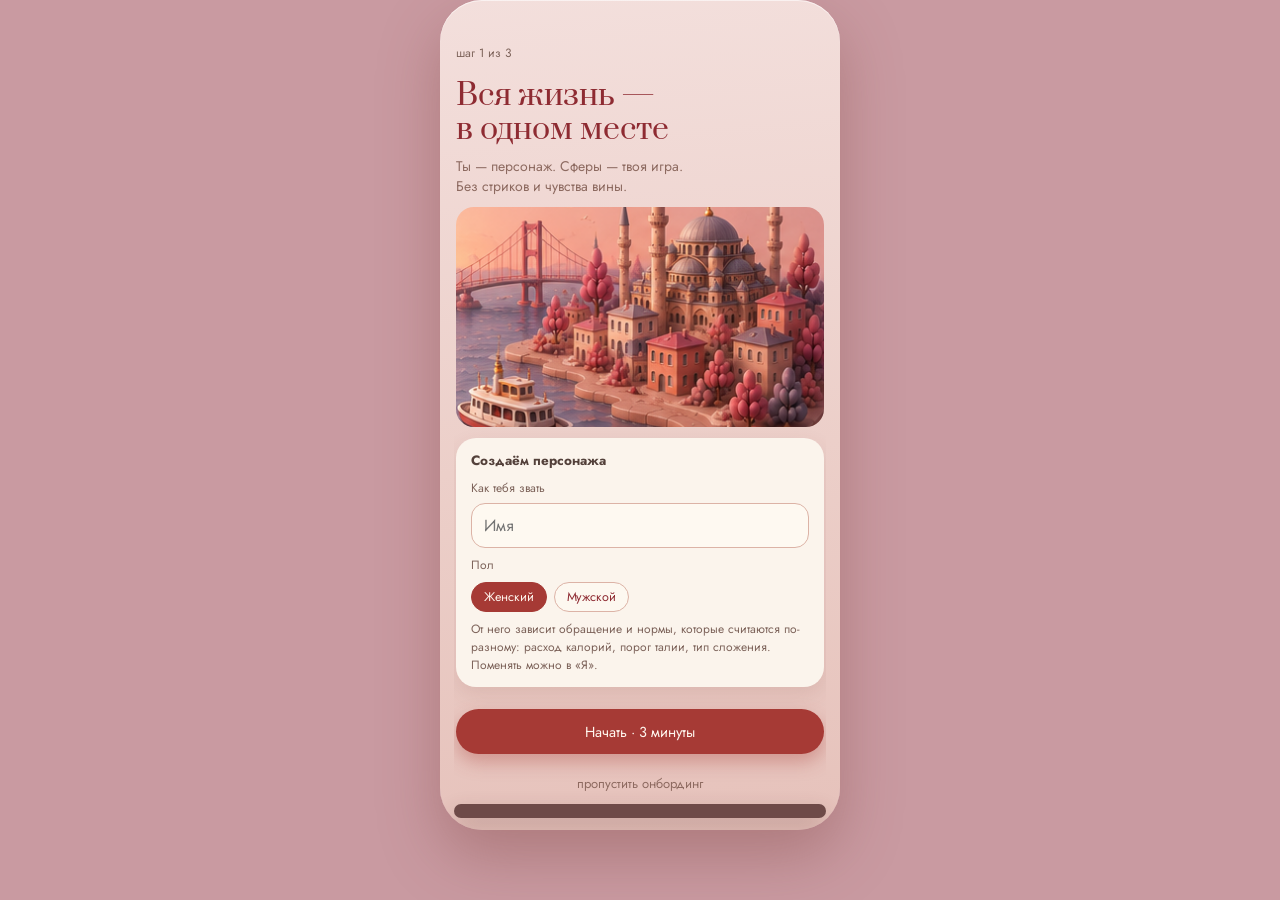
==== commit 11d365b2: "Все экраны под ноутбук: боковая навигация и две колонки С 900 пикселей приложение перестаёт быть тел" ====
--- a/index.html
+++ b/index.html
@@ -19,8 +19,12 @@
 </head>
 <body>
 <div class="app" id="app">
-  <div class="statusbar" id="statusbar"></div>
-  <main class="scr" id="scr" tabindex="-1"></main>
+  <!-- На телефоне обёртка прозрачна для раскладки (display:contents),
+       на ноутбуке становится колонкой справа от боковой навигации. -->
+  <div class="main" id="main">
+    <div class="statusbar" id="statusbar"></div>
+    <main class="scr" id="scr" tabindex="-1"></main>
+  </div>
   <nav class="nav" id="nav" hidden></nav>
 </div>
 <noscript><p style="padding:24px;font-family:sans-serif">Для работы приложения нужен JavaScript.</p></noscript>
--- a/app/css/app.css
+++ b/app/css/app.css
@@ -31,6 +31,9 @@
 /* ── каркас ─────────────────────────────────────────────────── */
 .app{
   position:relative; width:100%; max-width:440px; height:100dvh;
+  /* Ни одно слово не должно быть шире экрана: иначе строка распирает
+     контейнер и весь экран начинает ездить вбок. */
+  overflow-wrap:anywhere;
   display:flex; flex-direction:column; gap:10px; padding:calc(10px + env(safe-area-inset-top)) 14px calc(10px + env(safe-area-inset-bottom));
   background:linear-gradient(175deg,var(--bg1) 0%,var(--bg2) 55%,var(--bg3) 100%);
   overflow:hidden;
@@ -44,8 +47,8 @@
 .statusbar{display:flex; justify-content:space-between; align-items:center; font-size:11px; color:var(--ink4); flex:none; min-height:16px}
 .statusbar b{font-weight:500; color:var(--deep)}
 
-.scr{flex:1; overflow-y:auto; overflow-x:hidden; display:flex; flex-direction:column; gap:11px; padding:2px 2px 8px;
-     scrollbar-width:none; -webkit-overflow-scrolling:touch}
+.scr{flex:1; overflow-y:auto; overflow-x:hidden; overflow-x:clip; display:flex; flex-direction:column; gap:11px; padding:2px 2px 8px;
+     scrollbar-width:none; -webkit-overflow-scrolling:touch; overscroll-behavior:contain; touch-action:pan-y}
 .scr::-webkit-scrollbar{display:none}
 
 /* ── типографика ────────────────────────────────────────────── */
@@ -67,7 +70,8 @@
 .grow{flex:1; min-width:0}
 .ellip{overflow:hidden; text-overflow:ellipsis; white-space:nowrap}
 
-.tag{font-size:10.5px; color:var(--deep); background:var(--tag-bg); border-radius:99px; padding:2px 9px; white-space:nowrap; flex:none}
+.tag{font-size:10.5px; color:var(--deep); background:var(--tag-bg); border-radius:99px; padding:2px 9px;
+     white-space:nowrap; flex:0 1 auto; max-width:100%; overflow:hidden; text-overflow:ellipsis}
 .tag.boss{background:var(--accent); color:var(--on-accent)}
 
 .bar{flex:1; height:7px; border-radius:99px; background:var(--track); overflow:hidden}
@@ -77,28 +81,26 @@
 /* ── кнопки и пилюли ────────────────────────────────────────── */
 .btn{background:var(--accent); color:var(--on-accent); border-radius:99px; padding:12px 18px; font-size:14.5px;
      text-align:center; box-shadow:0 8px 18px rgba(166,58,53,.35); transition:transform .15s; flex:none; width:100%}
-.btn:hover{transform:translateY(-1px)} .btn:active{transform:scale(.98)}
+.btn:active{transform:scale(.98)}
 .btn-ghost{font-size:13px; color:var(--ink2); padding:9px; text-align:center; width:100%}
 .btn-ghost.danger{color:var(--accent)}
 .pill{font-size:12.5px; color:var(--deep); border:1px solid var(--line); border-radius:99px; padding:5px 12px;
       background:rgba(255,250,243,.65); transition:all .15s; flex:none}
-.pill:hover{border-color:var(--accent)}
 .pill.on{background:var(--accent); border-color:var(--accent); color:var(--on-accent)}
 .pills{display:flex; gap:7px; flex-wrap:wrap; flex:none}
 .add{border:1.5px dashed var(--line); border-radius:var(--r-card); padding:11px; font-size:13px; color:var(--ink2);
      background:transparent; width:100%; text-align:center}
-.add:hover{border-color:var(--accent); color:var(--deep)}
 
 .stepper{display:flex; align-items:center; justify-content:space-between; gap:8px; flex:none}
 .arrow{width:30px; height:30px; border-radius:99px; font-size:16px; color:var(--deep); line-height:1;
        display:flex; align-items:center; justify-content:center; flex:none}
 .arrow[disabled]{opacity:.28; pointer-events:none}
-.arrow:hover{background:rgba(255,250,243,.6)}
 
 /* ── квесты ─────────────────────────────────────────────────── */
 .quest{display:flex; align-items:flex-start; gap:10px; background:var(--card); border-radius:var(--r-card);
        padding:11px 13px; box-shadow:var(--shadow); flex:none}
 .quest.done{opacity:.65}
+.quest.mute{background:var(--card-mute); box-shadow:none}
 .quest.done .q-title{text-decoration:line-through}
 .check{width:22px; height:22px; border-radius:8px; border:1.5px solid var(--line); flex:none; margin-top:1px;
        display:flex; align-items:center; justify-content:center; color:transparent; font-size:13px; transition:all .18s}
@@ -108,7 +110,22 @@
 .q-time{font-size:11.5px; color:var(--ink4)}
 .q-edit{font-size:11.5px; color:var(--ink2); flex:none; padding:4px}
 
+/* состав раскрытой тренировки — под её строкой */
+.w-sets{display:flex; flex-direction:column; gap:4px; margin:-2px 0 2px 32px}
+.w-set-row{display:flex; align-items:center; gap:9px}
+.w-set-row.done .w-set-name .ellip{text-decoration:line-through; color:var(--ink4)}
+.w-set-name{display:flex; align-items:center; justify-content:space-between; gap:8px; flex:1;
+            font-size:12.5px; color:var(--ink); text-align:left; padding:5px 9px;
+            background:var(--card); border-radius:10px; min-width:0}
+.check.sm{width:19px; height:19px; border-radius:7px; margin-top:0; font-size:11px}
+.w-sets .add{padding:7px; font-size:12px}
+.tpl-set{width:100%; text-align:left; padding:3px 0; border-radius:8px}
+
 /* ── намерения ──────────────────────────────────────────────── */
+.dyn-row{display:flex; align-items:center; gap:8px; padding:7px 0; border-top:1px solid var(--track)}
+.dyn-row:first-of-type{border-top:0}
+.dyn-row.done .ink{opacity:.65}
+
 .int-block{display:flex; flex-direction:column; gap:6px; padding-top:9px; margin-top:2px;
   border-top:1px solid var(--track)}
 
@@ -137,11 +154,20 @@
 input[type=range]{width:100%; accent-color:var(--accent); height:24px; margin:0}
 .range-ends{display:flex; justify-content:space-between; font-size:11px; color:var(--ink4)}
 
+.spark{display:flex; align-items:flex-end; gap:2px; height:34px; margin-top:6px}
+.spark i{flex:1; border-radius:3px 3px 1px 1px; background:var(--caramel); min-height:2px}
+.spark i.none{background:var(--track); height:4px}
+.spark i.cur{background:var(--accent)}
+
 /* ── AI-пузырь ──────────────────────────────────────────────── */
 .ai{background:linear-gradient(135deg,var(--deep),var(--warm)); border-radius:20px 20px 20px 6px; padding:12px 15px;
     color:#ffeee2; font-size:13.5px; line-height:1.45; box-shadow:0 10px 22px rgba(142,43,50,.3); flex:none}
 .me{background:var(--card); border-radius:20px 20px 6px 20px; padding:11px 15px; color:var(--ink); font-size:13.5px;
     align-self:flex-end; max-width:82%; box-shadow:var(--shadow); flex:none}
+.ai{max-width:88%; align-self:flex-start; white-space:pre-wrap}
+.ai.typing{opacity:.7}
+.chat-box textarea{min-height:52px}
+.chat-box .btn{width:auto; padding:10px 20px}
 
 /* ── сетки ──────────────────────────────────────────────────── */
 .grid2{display:grid; grid-template-columns:1fr 1fr; gap:10px}
@@ -155,12 +181,15 @@
 
 /* ── привычки ───────────────────────────────────────────────── */
 .role{display:flex; flex-direction:column; align-items:flex-start; gap:4px; padding:8px 10px;
-      background:rgba(255,250,243,.6); border-radius:14px}
+      background:rgba(255,250,243,.6); border-radius:14px;
+      border:0; width:100%; text-align:left; font:inherit; cursor:pointer}
+.role:active{background:rgba(255,250,243,.95)}
 
 .hab-grid{display:flex; gap:5px; justify-content:space-between}
 .hab-cell{width:28px; height:28px; border-radius:10px; background:var(--track); font-size:10px; color:var(--ink4);
           display:flex; align-items:center; justify-content:center; flex:1; transition:all .15s}
 .hab-cell.on{background:var(--accent); color:var(--on-accent)}
+.hab-cell.part{background:#f0d6c4; color:var(--deep); font-weight:500}
 .hab-cell.today{outline:1.5px solid var(--accent); outline-offset:1px; color:var(--deep)}
 .hab-cell.on.today{color:var(--on-accent)}
 
@@ -169,7 +198,6 @@
 .cal{display:grid; grid-template-columns:repeat(7,1fr); gap:4px}
 .cal-d{aspect-ratio:1; border-radius:11px; background:var(--track); font-size:12px; color:var(--ink);
        display:flex; align-items:center; justify-content:center; transition:background .15s, color .15s}
-.cal-d:hover:not([disabled]){background:#e6d3c6}
 .cal-d.on{background:var(--accent); color:var(--on-accent)}
 .cal-d.start{box-shadow:inset 0 0 0 2px rgba(255,246,238,.7)}
 .cal-d.today{outline:1.5px solid var(--deep); outline-offset:1px; font-weight:600}
@@ -183,6 +211,99 @@
 .cal-legend .sw-pred{box-shadow:inset 0 0 0 1.5px var(--line)}
 .cal-legend .sw-today{outline:1.5px solid var(--deep); outline-offset:-1px; background:var(--track)}
 
+.hab-row{display:flex; align-items:center; gap:10px; padding:6px 0; border-top:1px solid var(--track)}
+.hab-row:first-of-type{border-top:0}
+.hab-row.done .ink{opacity:.6}
+.hab-plus{width:34px; height:34px; border-radius:12px; flex:none; background:var(--track); color:var(--deep);
+  font-size:18px; line-height:1; display:flex; align-items:center; justify-content:center; transition:all .15s}
+.hab-plus.on{background:var(--accent); color:var(--on-accent); font-size:15px}
+.hab-plus[disabled]{opacity:.35; pointer-events:none}
+
+/* ── доска учёбы ────────────────────────────────────────────── */
+.board{display:flex; gap:10px; overflow-x:auto; scroll-snap-type:x mandatory; padding-bottom:4px; touch-action:pan-x pan-y;
+  scrollbar-width:none; -webkit-overflow-scrolling:touch}
+.board::-webkit-scrollbar{display:none}
+.board-col{flex:0 0 78%; scroll-snap-align:start; background:var(--card-mute); border-radius:var(--r-card);
+  padding:10px; display:flex; flex-direction:column; gap:8px}
+.board-head{font-size:11px; letter-spacing:.4px; text-transform:uppercase; color:var(--ink4)}
+.board-card{background:var(--card); border-radius:14px; padding:9px 11px; box-shadow:var(--shadow);
+  display:flex; flex-direction:column; gap:6px}
+.board-card.done{opacity:.6}
+.board-card .pill{align-self:flex-start; padding:4px 10px; font-size:11.5px}
+
+/* ── питание ────────────────────────────────────────────────── */
+.macros{display:grid; grid-template-columns:repeat(3,1fr); gap:10px}
+.macro{display:flex; flex-direction:column; gap:3px}
+.macro .ink{font-size:13px}
+.cal-d.has{background:color-mix(in srgb, var(--caramel) calc(var(--f) * 85%), var(--track)); color:var(--ink)}
+.cal-d.sel{outline:2px solid var(--accent); outline-offset:1px; font-weight:600}
+
+/* подсказка на экране: заметная, но не перекрывает работу */
+.card.tip{background:var(--card-mute); border:1px dashed var(--line); box-shadow:none; gap:5px}
+.card.tip .lab{line-height:1.45}
+.card.tip .pill{align-self:flex-start; margin-top:3px}
+
+/* ── расписание ─────────────────────────────────────────────── */
+.days,.picks{display:flex; flex-wrap:wrap; gap:7px}
+.day-box,.pick-box{cursor:pointer}
+.day-box input,.pick-box input{position:absolute; opacity:0; pointer-events:none}
+.day-box span,.pick-box span{display:inline-block; font-size:12.5px; color:var(--deep); border:1px solid var(--line);
+  border-radius:99px; padding:6px 13px; background:rgba(255,250,243,.65)}
+.day-box:has(input:checked) span,.pick-box:has(input:checked) span{background:var(--accent); border-color:var(--accent); color:var(--on-accent)}
+.sched-row{display:flex; align-items:center; gap:9px; padding:7px 0; border-top:1px solid var(--track)}
+.sched-row:first-of-type{border-top:0}
+
+/* уроки внутри модуля курса */
+.mod-body{display:flex; flex-direction:column; gap:4px; margin:2px 0 8px 30px}
+.mod-body .chk-row{padding:2px 0}
+.mod-body .pill{align-self:flex-start; font-size:12px; padding:4px 11px}
+
+/* шкала ответов в тестах */
+.scale{display:flex; flex-direction:column; gap:6px}
+.scale-btn{display:flex; align-items:center; gap:10px; text-align:left; padding:11px 14px}
+.scale-btn .ink b{color:var(--deep)}
+
+/* ── забота ─────────────────────────────────────────────────── */
+.care-row{display:flex; align-items:center; gap:9px; padding:7px 0; border-top:1px solid var(--track)}
+.care-row:first-of-type{border-top:0}
+.care-name{display:flex; flex-direction:column; align-items:flex-start; gap:2px; text-align:left; min-width:0}
+.care-name .lab.late{color:var(--accent)}
+/* Строка-ссылка: текст слева, подпись или шеврон справа. Раньше такие строки
+   собирались из «row between care-name», но care-name задаёт колонку и
+   перебивал row — подпись падала на вторую строку. */
+.link-row{display:flex; align-items:center; justify-content:space-between; gap:8px; width:100%;
+          background:none; border:0; padding:3px 0; font:inherit; color:inherit;
+          text-align:left; min-width:0; cursor:pointer}
+.link-row .lab.late{color:var(--accent)}
+.check.linked{border-style:dashed}
+.chips{display:flex; flex-wrap:wrap; gap:6px; margin-top:4px}
+.chip{font-size:11.5px; color:var(--deep); background:var(--tag-bg); border-radius:99px; padding:4px 10px; line-height:1.2; max-width:100%}
+
+/* ── большой трекер ─────────────────────────────────────────── */
+/* Таблица года ездит вбок сама — экрану это разрешение не передаётся. */
+.tr-wrap{overflow-x:auto; -webkit-overflow-scrolling:touch; scrollbar-width:none; touch-action:pan-x pan-y}
+.tr-wrap::-webkit-scrollbar{display:none}
+.tr{border-collapse:separate; border-spacing:0; font-size:11.5px; width:max-content}
+.tr th,.tr td{padding:6px 7px; text-align:center; white-space:nowrap}
+.tr thead th{font-weight:500; color:var(--ink4); font-size:10px; text-transform:uppercase; letter-spacing:.3px}
+.tr thead th.now{color:var(--deep)}
+.tr .tr-name{position:sticky; left:0; z-index:1; background:var(--card); text-align:left; font-weight:500;
+  color:var(--ink); max-width:118px; overflow:hidden; text-overflow:ellipsis; box-shadow:1px 0 0 var(--track)}
+.tr thead .tr-name{color:var(--ink4); font-weight:500}
+.tr .tr-dyn{font-style:normal; font-size:9.5px; color:var(--ink4); margin-left:4px}
+.tr tbody td{color:var(--ink2); border-top:1px solid var(--track); min-width:30px}
+.tr tbody td.has{color:var(--deep); font-weight:500;
+  background:color-mix(in srgb, var(--accent) calc(var(--f) * 62%), transparent)}
+.tr tbody td.now{outline:1.5px solid var(--line); outline-offset:-2px; border-radius:8px}
+.tr .tr-name.own{cursor:pointer; text-decoration:underline; text-decoration-color:var(--line); text-underline-offset:3px}
+.tr tbody td.edit{cursor:pointer}
+.tr tbody td.fixed{position:relative}
+.tr tbody td.fixed::after{content:''; position:absolute; top:3px; right:3px; width:4px; height:4px;
+  border-radius:99px; background:var(--deep); opacity:.55}
+
+.tr .tr-sum{position:sticky; right:0; background:var(--card); font-weight:500; color:var(--deep);
+  box-shadow:-1px 0 0 var(--track)}
+
 /* ── нижний бар и drawer ────────────────────────────────────── */
 .nav{flex:none; background:var(--nav); border-radius:99px; padding:7px 8px; display:flex; justify-content:space-between;
      box-shadow:0 10px 22px rgba(90,45,42,.3)}
@@ -197,28 +318,45 @@
 .drawer-head{display:flex; gap:10px; align-items:center; padding:0 6px 10px}
 .avatar{width:42px; height:42px; border-radius:99px; background:linear-gradient(160deg,var(--deep),var(--warm));
         color:var(--on-accent); display:flex; align-items:center; justify-content:center; font-family:Prata,serif; font-size:18px; flex:none}
+.avatar.has-img{background:var(--card-mute); overflow:hidden}
+.avatar img{width:100%; height:100%; object-fit:cover; display:block}
+
+/* выбор аватара: только кружки, без подписей — их полсотни */
+.av-grid{display:grid; grid-template-columns:repeat(4,1fr); gap:10px; margin-top:2px}
+.av-pick{display:flex; align-items:center; justify-content:center; padding:3px; border-radius:99px;
+  border:2px solid transparent; line-height:0}
+.av-pick.on{border-color:var(--accent)}
+.av-pick img{width:100%; aspect-ratio:1; border-radius:99px; object-fit:cover; background:var(--track); display:block}
+.av-row{width:100%; gap:9px; padding:9px 2px; border-top:1px solid var(--track); border-bottom:1px solid var(--track)}
 .drawer button.item{text-align:left; font-size:13.5px; color:var(--ink); padding:10px 12px; border-radius:14px; border:1.5px solid transparent}
 .drawer button.item.on{border-color:var(--line); background:rgba(255,250,243,.6)}
 
 /* ── шторки, тосты ──────────────────────────────────────────── */
 .overlay{position:absolute; inset:0; background:rgba(90,45,42,.35); z-index:8; display:flex; flex-direction:column;
          justify-content:flex-end; padding:12px}
+/* Прокрутка только вниз: с overflow-y:auto браузер сам включает и боковую,
+   и шторку получается таскать вбок. */
 .sheet{background:var(--card); border-radius:26px; padding:14px 16px calc(14px + env(safe-area-inset-bottom));
-       display:flex; flex-direction:column; gap:10px; max-height:88%; overflow-y:auto; box-shadow:0 -10px 40px rgba(90,45,42,.3);
-       animation:sin .22s ease-out}
+       display:flex; flex-direction:column; gap:10px; max-height:88%; min-width:0;
+       overflow-y:auto; overflow-x:hidden; overflow-x:clip; overscroll-behavior:contain; touch-action:pan-y;
+       box-shadow:0 -10px 40px rgba(90,45,42,.3); animation:sin .22s ease-out}
 @keyframes sin{from{transform:translateY(14px); opacity:.4}to{transform:translateY(0); opacity:1}}
 .grab{width:38px; height:4px; border-radius:99px; background:var(--track); align-self:center; flex:none}
 .sheet-title{font-family:Prata,serif; font-size:18px; color:var(--deep)}
 .sheet-sub{font-size:12.5px; color:var(--ink2); margin-top:-4px}
-.sheet-body{display:flex; flex-direction:column; gap:11px}
+.sheet-body{display:flex; flex-direction:column; gap:11px; min-width:0}
 .sheet-actions{display:flex; flex-direction:column; gap:2px; padding-top:2px}
 
-.fld{display:flex; flex-direction:column; gap:6px}
+.fld{display:flex; flex-direction:column; gap:6px; min-width:0}
 .fld>span{font-size:12px; color:var(--ink3); display:flex; justify-content:space-between; align-items:baseline}
 .fld>span b{color:var(--deep); font-weight:500}
 .fld>span i{font-style:normal; color:var(--ink4)}
 .fld input[type=text],.fld input[type=number],.fld input[type=date],.fld input[type=time],.fld textarea,.fld select{
-  background:rgba(255,250,243,.8); border:1px solid var(--line); border-radius:14px; padding:10px 12px; font-size:16px; width:100%}
+  background:rgba(255,250,243,.8); border:1px solid var(--line); border-radius:14px; padding:10px 12px; font-size:16px;
+  width:100%; min-width:0; max-width:100%}
+/* Safari меряет поля даты и времени по своему усмотрению и не даёт им сжаться:
+   без сброса вида такое поле распирает шторку и она едет вбок. */
+.fld input[type=date],.fld input[type=time]{appearance:none; -webkit-appearance:none; text-align:left}
 .fld textarea{resize:vertical; min-height:64px}
 .fld select{appearance:none; -webkit-appearance:none; cursor:pointer;
   background-image:linear-gradient(45deg,transparent 50%,var(--ink2) 50%),linear-gradient(135deg,var(--ink2) 50%,transparent 50%);
@@ -244,3 +382,203 @@
 .chk-row.done span{text-decoration:line-through; opacity:.6}
 
 @media (prefers-reduced-motion:reduce){*{animation:none !important; transition:none !important}}
+
+/* Своя сфера: значок вместо иллюстрации — картинку не храним, только эмодзи. */
+.tile-emoji{font-size:40px; line-height:1; margin:6px 0 2px}
+.hero-emoji{font-size:64px; line-height:1; text-align:center; margin:6px 0 10px}
+
+/* Карьерный путь: вертикальная линия с точками. Текущая должность — ярче. */
+.road{position:relative; margin:8px 0 2px; padding-left:16px}
+.road::before{content:''; position:absolute; left:4px; top:6px; bottom:6px; width:2px; background:var(--track)}
+.road-item{position:relative; display:flex; gap:10px; align-items:flex-start; width:100%; padding:8px 0;
+           background:none; border:0; font:inherit; text-align:left; cursor:pointer}
+/* Точка садится на линию: та идёт по left:4px внутри .road, а элемент начинается
+   с 16px — отсюда сдвиг влево ровно на отступ. */
+.road-dot{position:absolute; left:-16px; width:10px; height:10px; margin-top:5px;
+          border-radius:50%; background:var(--track)}
+.road-item.now .road-dot{background:var(--accent)}
+.road-item.now .ink{font-weight:600}
+.road-gap{margin-left:-4px; padding:4px 0; font-size:12px; color:var(--ink4); font-style:italic}
+
+/* Круг дышит вместе с человеком: длительность перехода ставится на смене
+   фазы, поэтому анимация идёт средствами CSS, а не кадр за кадром. */
+.breath-box{display:flex; flex-direction:column; align-items:center; justify-content:center;
+            gap:14px; min-height:190px; padding:10px 0}
+.breath-circle{width:130px; height:130px; border-radius:50%; background:var(--accent);
+               opacity:.85; transform:scale(.55); transition:transform linear}
+.breath-label{font-size:16px; color:var(--ink); text-align:center; min-height:22px}
+@media (prefers-reduced-motion: reduce){ .breath-circle{transition:none} }
+
+/* Шапка экрана держится наверху при прокрутке. Фон — верхний цвет градиента
+   приложения: в этой части экрана он практически им и является. Мягкий край
+   снизу, чтобы содержимое уезжало под шапку без резкой линии. */
+.scr-head{position:sticky; top:0; z-index:5; display:flex; flex-direction:column; gap:11px;
+          padding:2px 0 6px; margin:-2px 0 0}
+/* Матовое стекло появляется только когда под шапку что-то уехало: под ней
+   градиент, и сплошная заливка на нетронутом экране читалась бы как панель. */
+.scr.scrolled .scr-head{background:var(--bg1);
+          backdrop-filter:blur(12px) saturate(1.06);
+          -webkit-backdrop-filter:blur(12px) saturate(1.06)}
+.scr.scrolled .scr-head::after{content:''; position:absolute; left:0; right:0; top:100%; height:12px;
+                 background:linear-gradient(rgba(243,223,220,.8), rgba(243,223,220,0)); pointer-events:none}
+/* Заливка плотная сама по себе: на размытие полагаться нельзя — его может
+   не быть, и тогда под шапкой читался бы уехавший текст. Размытие только
+   смягчает край. */
+
+
+/* Подсветка при наведении — только там, где есть настоящий курсор. На тач-экране
+   :hover залипает после тапа: нажатая стрелка так и оставалась подсвеченной,
+   пока не тронешь что-то ещё. */
+@media (hover: hover) and (pointer: fine){
+  .btn:hover{transform:translateY(-1px)}
+  .pill:hover{border-color:var(--accent)}
+  .add:hover{border-color:var(--accent); color:var(--deep)}
+  .arrow:hover{background:rgba(255,250,243,.6)}
+  .w-set-name:hover{background:var(--track)}
+  .tpl-set:hover{background:var(--track)}
+  .cal-d:hover:not([disabled]){background:#e6d3c6}
+  .hab-plus:hover{background:#e6d3c6}
+  .chip:hover{background:var(--track)}
+  .tr tbody td.edit:not(.has):hover{background:var(--track); border-radius:8px}
+}
+
+/* Счётчик рядом с пунктом меню: рабочее на сегодня видно, только когда
+   открываешь ящик, — на «Дне» рабочих задач нет намеренно. */
+.item-n{margin-left:8px; font-size:11px; min-width:18px; height:18px; padding:0 5px;
+        display:inline-flex; align-items:center; justify-content:center;
+        border-radius:99px; background:var(--accent); color:var(--on-accent)}
+
+/* ── доска работы ─────────────────────────────────────────────
+   На телефоне колонки листаются вбок, на ноутбуке зона раскладывается
+   во всю ширину. Ширина колонки одна и та же — меняется только то,
+   сколько их помещается. */
+.kb{display:flex; flex-direction:column; gap:18px}
+.kb-zone{display:flex; flex-direction:column; gap:4px; min-width:0}
+.kb-heads{display:none}
+.kb-cols{display:flex; gap:10px; overflow-x:auto; padding-bottom:6px;
+         scrollbar-width:none; touch-action:pan-x pan-y; scroll-snap-type:x proximity}
+.kb-cols::-webkit-scrollbar{display:none}
+.kb-col{flex:0 0 262px; scroll-snap-align:start; background:var(--card-mute);
+        border-radius:var(--r-card); display:flex; flex-direction:column; max-height:74vh}
+.kb-col-head{padding:9px 11px 7px; border-top:3px solid transparent; border-radius:var(--r-card) var(--r-card) 0 0}
+.kb-mp .kb-col-head{border-top-color:#7a6ad8}
+.kb-rk .kb-col-head{border-top-color:#2e9e6b}
+.kb-ar .kb-col-head{border-top-color:var(--ink4)}
+.kb-other .kb-col-head{border-top-color:var(--caramel)}
+.kb-col-title{display:flex; align-items:center; gap:6px; font-size:12.5px; font-weight:600; color:var(--ink)}
+.kb-n{margin-left:auto; font-size:11px; color:var(--ink3); background:var(--card); border-radius:99px; padding:1px 7px}
+.kb-col-hint{font-size:10.5px; color:var(--ink4); margin-top:3px; line-height:1.35}
+.kb-body{flex:1; overflow-y:auto; padding:4px 7px 7px; display:flex; flex-direction:column; gap:7px; min-height:48px}
+.kb-add{font:inherit; font-size:12px; color:var(--ink4); background:none; border:1px dashed var(--line);
+        border-radius:12px; padding:6px; margin:0 7px 7px; cursor:pointer}
+.kb-col.over{outline:2px dashed var(--accent); outline-offset:-2px}
+
+.kb-card{background:var(--card); border-radius:12px; box-shadow:var(--shadow); padding:9px 10px;
+         display:flex; flex-direction:column; gap:5px; cursor:pointer; border:1px solid transparent}
+.kb-card.dragging{opacity:.45}
+.kb-badges{display:flex; flex-wrap:wrap; gap:4px; align-items:center}
+.kb-title{font-size:13px; font-weight:600; color:var(--ink); line-height:1.35}
+.kb-split{font-size:11px; color:var(--ink3)}
+.kb-meta{display:flex; flex-wrap:wrap; gap:5px; align-items:center}
+.kb-move{align-self:flex-start; font:inherit; font-size:11px; color:var(--deep);
+         background:none; border:0; padding:2px 0; cursor:pointer}
+.badge{font-size:10px; font-weight:700; border-radius:5px; padding:2px 6px; line-height:1.4; white-space:nowrap}
+.k-mp{background:#e7e3fa; color:#4b3fa8} .k-rk{background:#dff2e8; color:#1d7a4f}
+.k-ot{background:var(--tag-bg); color:#8a5a24} .k-fire{background:#ffe0d2; color:#c1440f}
+.k-month{background:var(--track); color:var(--ink3)}
+.chip{display:inline-flex; align-items:center; gap:4px; font-size:10.5px; font-weight:600;
+      color:var(--ink3); background:var(--track); border-radius:5px; padding:2px 6px}
+.chip.ok{color:#1d7a4f} .dl-over{background:#c1440f; color:#fff}
+.dl-today{background:#d9812a; color:#fff} .dl-soon{background:#f7e6bf; color:#7a6207}
+.pf{display:inline-flex; font-size:10px; font-weight:700; border-radius:5px; padding:2px 6px;
+    line-height:1.4; color:#fff; white-space:nowrap}
+.pf-ozon{background:#005bff} .pf-wb{background:#cb11ab} .pf-ue-market{background:#e2b400; color:#2b2400}
+.pf-ue-lavka{background:#17b26a} .pf-ue-go{background:#2b2b2b; color:#ffd60a}
+.pf-ue-eda{background:#f04b23} .pf-other{background:var(--ink4)}
+
+.pf-pick{display:flex; flex-wrap:wrap; gap:6px; margin-top:4px}
+.pf-opt{font:inherit; font-size:12px; border:1.5px solid var(--line); background:var(--card);
+        color:var(--ink3); border-radius:99px; padding:5px 11px; cursor:pointer}
+.pf-opt.on{border-color:var(--accent); background:var(--tag-bg); color:var(--deep)}
+.cl-list{display:flex; flex-direction:column; gap:2px; margin:4px 0}
+.cl-item{display:flex; align-items:center; gap:8px; font-size:12.5px; color:var(--ink)}
+.cl-item.done span{text-decoration:line-through; color:var(--ink4)}
+
+/* Фильтры: полосой на широком, кнопкой на телефоне */
+.kb-filters{display:none; flex-wrap:wrap; gap:8px; align-items:center}
+.kb-filters-sm{display:flex; flex-wrap:wrap; gap:6px; align-items:center}
+.kb-search{font:inherit; font-size:13px; color:var(--ink); background:var(--card);
+           border:1px solid var(--line); border-radius:10px; padding:7px 10px; width:280px; max-width:100%}
+.kb-sel{font:inherit; font-size:13px; color:var(--ink); background:var(--card);
+        border:1px solid var(--line); border-radius:10px; padding:7px 10px}
+.kb-check{display:inline-flex; align-items:center; gap:6px; font-size:12.5px; color:var(--ink3)}
+
+/* ── ноутбук: доска во всю ширину ─────────────────────────────── */
+@media (min-width:900px){
+  .app.wide{max-width:none; height:100dvh; border-radius:0; padding:10px 18px 8px; box-shadow:none}
+  .app.wide .statusbar, .app.wide .nav{max-width:520px; width:100%; align-self:center}
+  .app.wide .scr{padding-right:6px}
+  .app.wide .kb-filters{display:flex}
+  .app.wide .kb-filters-sm{display:none}
+  .app.wide .kb-heads{display:flex; gap:10px; padding:2px 0 2px}
+  .app.wide .kb-group{display:flex; align-items:center; gap:8px; font-size:11px; font-weight:700;
+                      letter-spacing:.06em; text-transform:uppercase; color:var(--ink4); min-width:0}
+  .app.wide .kb-line{flex:1; height:3px; border-radius:2px; background:currentColor; opacity:.3}
+  .app.wide .kg-mp{color:#4b3fa8} .app.wide .kg-rk{color:#1d7a4f}
+  .app.wide .kg-ar{color:var(--ink4)} .app.wide .kg-ot{color:#8a5a24}
+  .app.wide .kb-col{max-height:none}
+  .app.wide .kb-cols{overflow-x:auto}
+}
+
+/* ── ноутбук ──────────────────────────────────────────────────
+   Телефонная раскладка остаётся нетронутой: обёртка .main прозрачна
+   для неё, а всё десктопное живёт внутри медиазапроса. */
+.main{display:contents}
+
+@media (min-width:900px){
+  body{align-items:stretch; padding:0}
+  .app.desk{max-width:none; height:100dvh; border-radius:0; box-shadow:none;
+            flex-direction:row; gap:16px; padding:14px 18px 14px 14px}
+  .app.desk .main{display:flex; flex-direction:column; gap:10px; flex:1; min-width:0;
+                  max-width:1180px; margin:0 auto; width:100%}
+  .app.desk.wide .main{max-width:none; margin:0}
+
+  /* Навигация уходит в колонку слева и показывает всё сразу — ящик не нужен. */
+  .app.desk .nav{order:-1; flex:none; width:208px; align-self:stretch; overflow-y:auto;
+                 flex-direction:column; justify-content:flex-start; gap:2px;
+                 border-radius:22px; padding:12px 10px}
+  .app.desk .nav::-webkit-scrollbar{display:none}
+  .app.desk .nav button{text-align:left; width:100%; padding:8px 12px; font-size:13px}
+  .side-head{display:flex; align-items:center; gap:9px; padding:2px 6px 10px; color:var(--drawer)}
+  .side-head .ink, .side-head .lab{color:var(--drawer)}
+  .side-sep{height:1px; background:rgba(255,255,255,.16); margin:8px 4px}
+
+  /* Карточки раскладываются в две колонки: одна на всю ширину читается плохо.
+     А вот списки — квесты, привычки, строки — остаются списками во всю строку:
+     читать перечисление слева направо неправильно. */
+  .app.desk .scr{display:grid; grid-template-columns:1fr 1fr; gap:12px; align-items:start;
+                 align-content:start; padding:2px 4px 10px}
+  .app.desk .scr > .scr-head, .app.desk .scr > .title, .app.desk .scr > .sub,
+  .app.desk .scr > .pills, .app.desk .scr > .stepper, .app.desk .scr > .kb,
+  .app.desk .scr > .board, .app.desk .scr > .tr-wrap, .app.desk .scr > .grid2,
+  .app.desk .scr > .row, .app.desk .scr > .ai, .app.desk .scr > .chat-box,
+  .app.desk .scr > .quest, .app.desk .scr > .hab-row, .app.desk .scr > .chk-row,
+  .app.desk .scr > .cnt-row, .app.desk .scr > .dyn-row, .app.desk .scr > .care-row,
+  .app.desk .scr > .link-row, .app.desk .scr > .msg, .app.desk .scr > .add,
+  .app.desk .scr > .btn, .app.desk .scr > .btn-ghost, .app.desk .scr > .lab{grid-column:1 / -1}
+  .app.desk.wide .scr{display:flex}
+  .app.desk .scr-head{background:none; backdrop-filter:none; -webkit-backdrop-filter:none}
+  .app.desk .scr.scrolled .scr-head{background:var(--bg1)}
+}
+
+/* Третью колонку не вводим намеренно: карточки становятся узкими, а экран —
+   разреженным. Вместо этого на очень широком просто не растягиваем содержимое. */
+
+/* Шторка на ноутбуке — окно по центру, а не полоса снизу. */
+@media (min-width:900px){
+  /* Оболочка шторки — .overlay: на телефоне она прижата вниз, на ноутбуке
+     ставим окно по центру, как и ожидается от настольного приложения. */
+  .app.desk .overlay{justify-content:center; align-items:center; padding:24px}
+  .app.desk .sheet{max-width:620px; width:100%; border-radius:22px; max-height:84vh;
+                   padding-bottom:16px; box-shadow:0 20px 60px rgba(90,45,42,.32)}
+}
